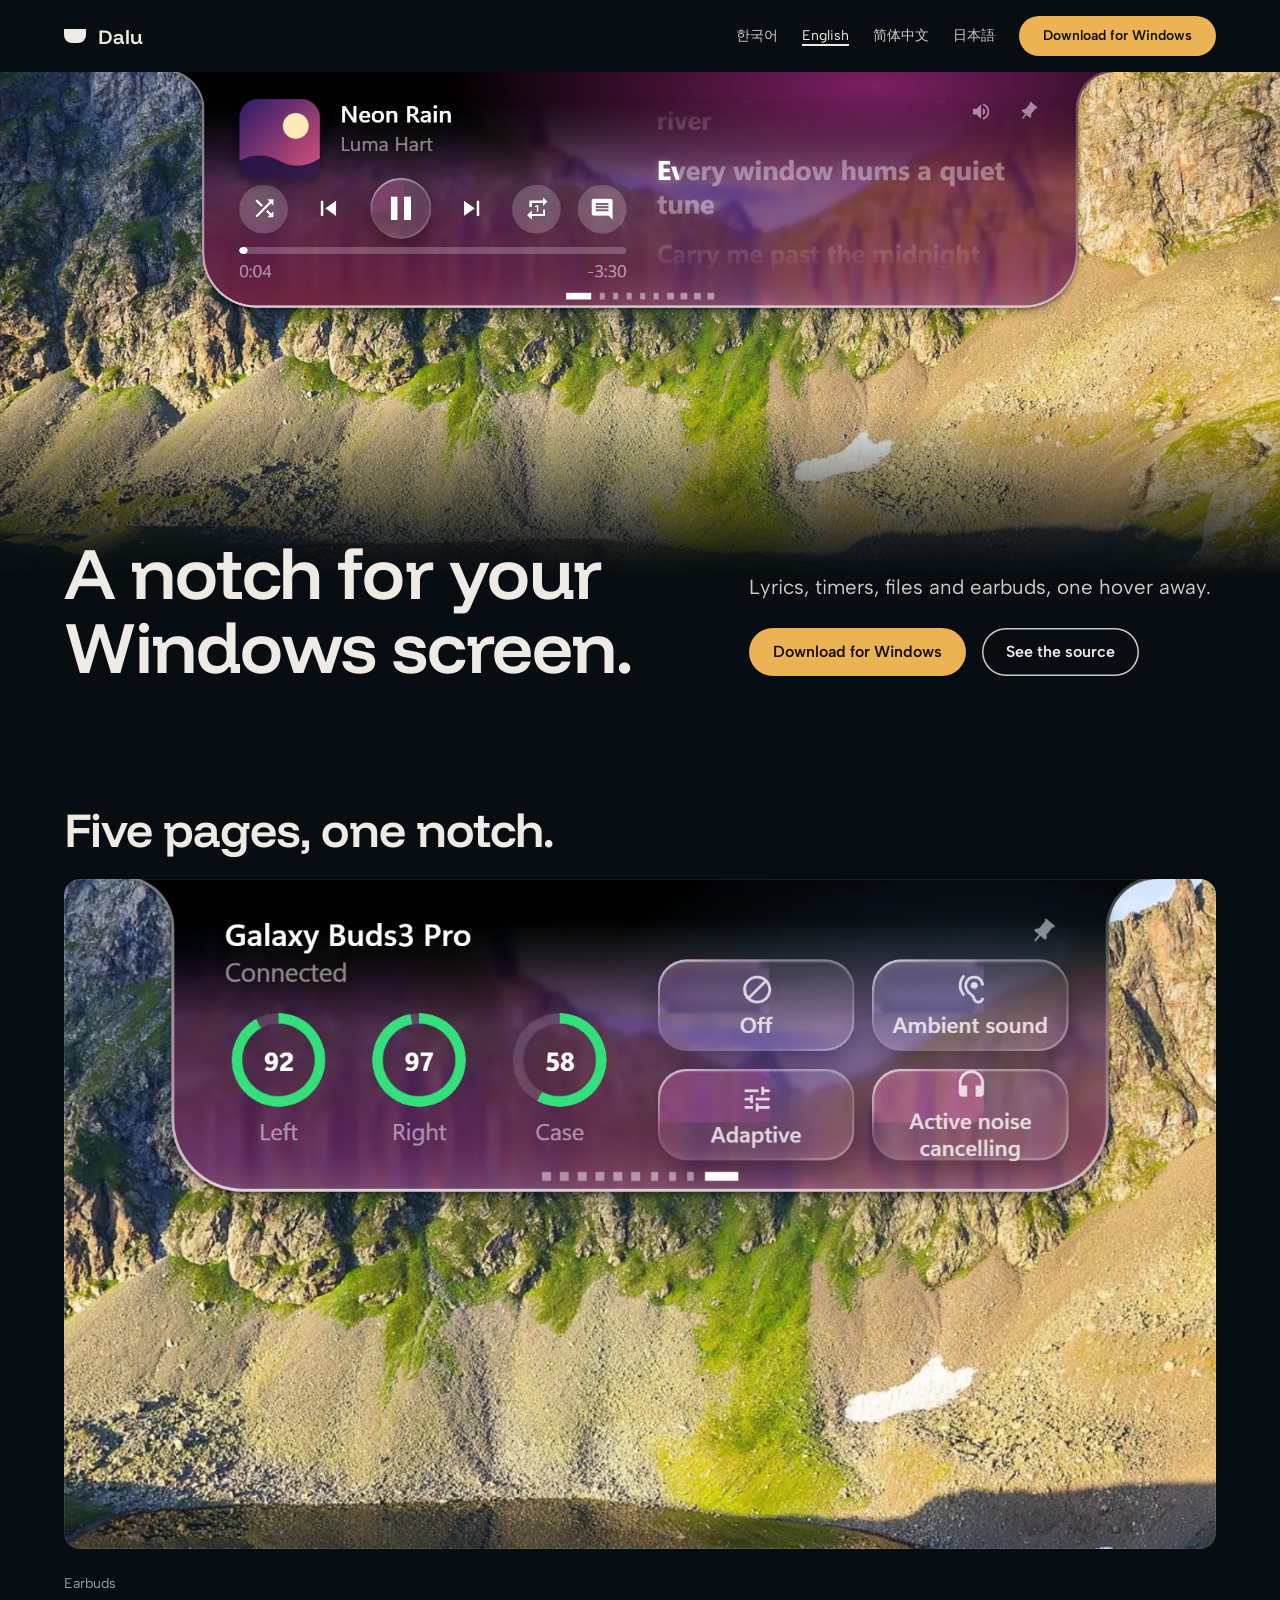
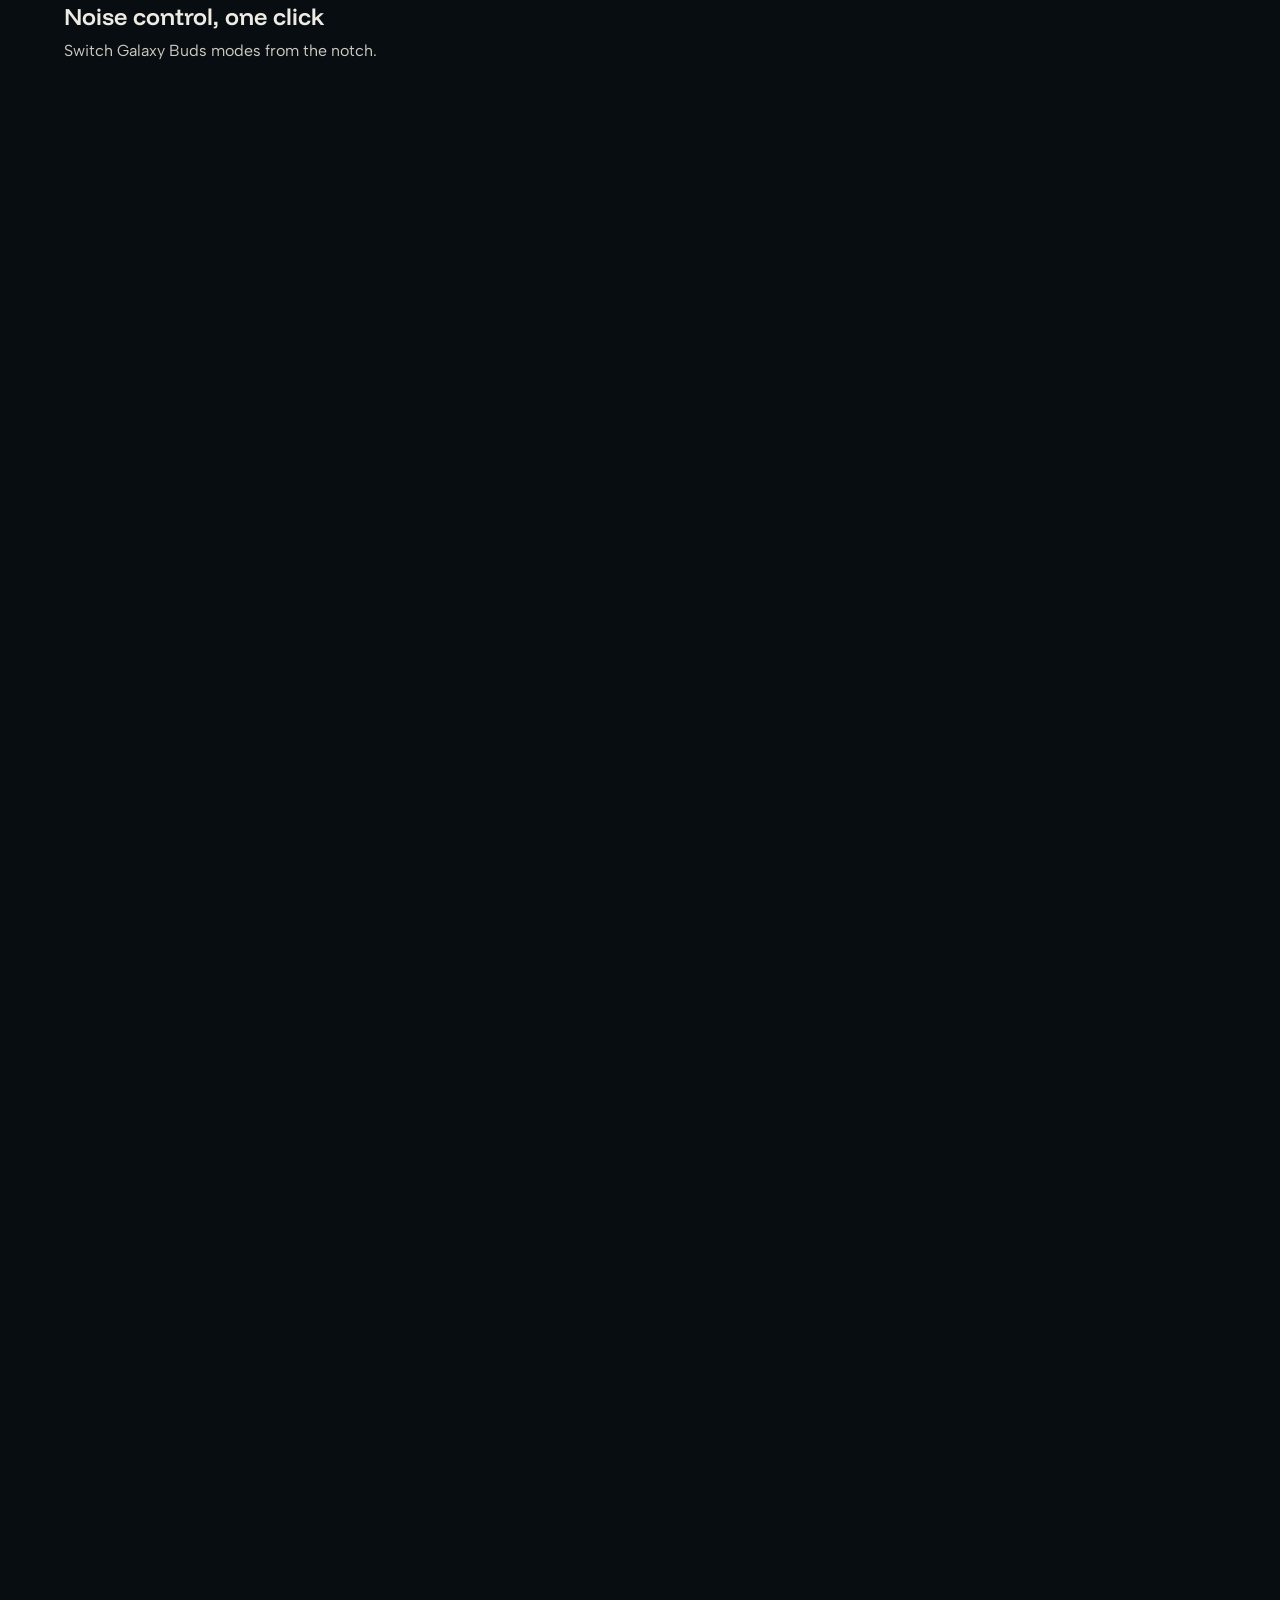
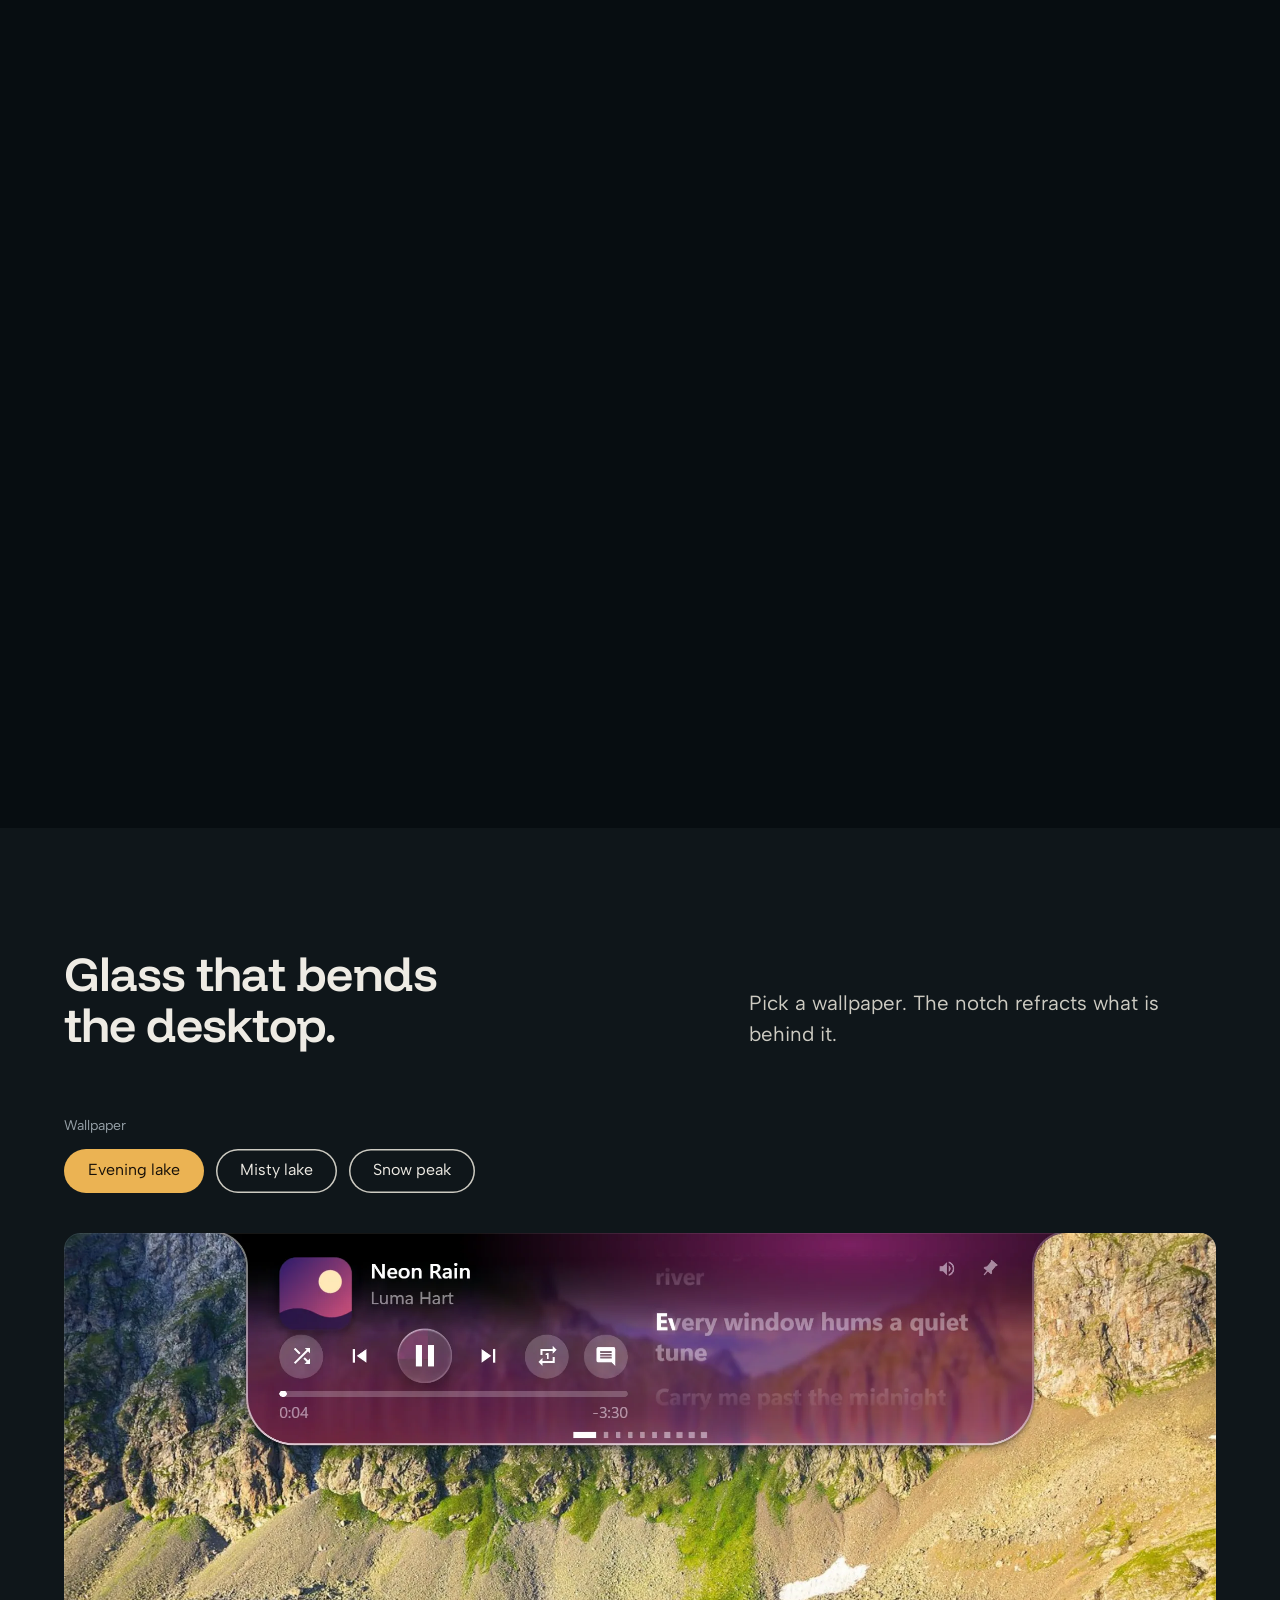
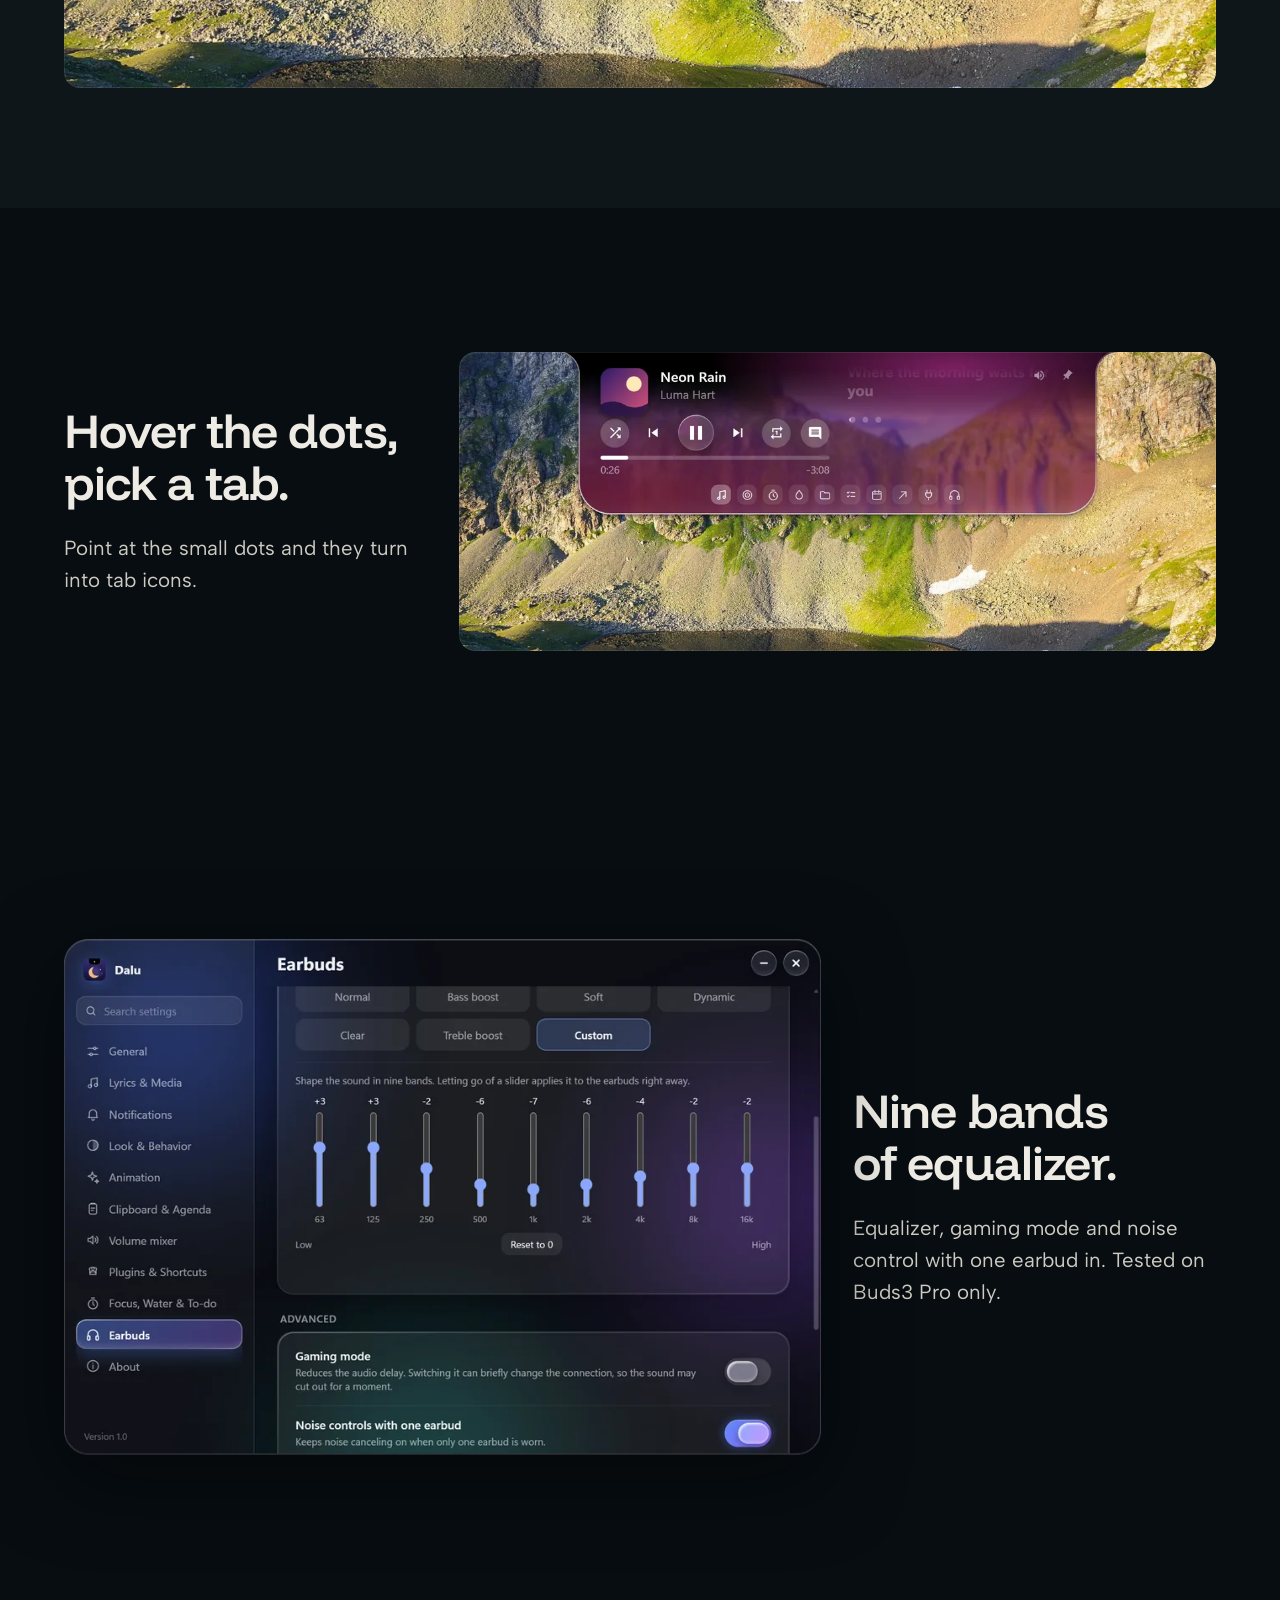
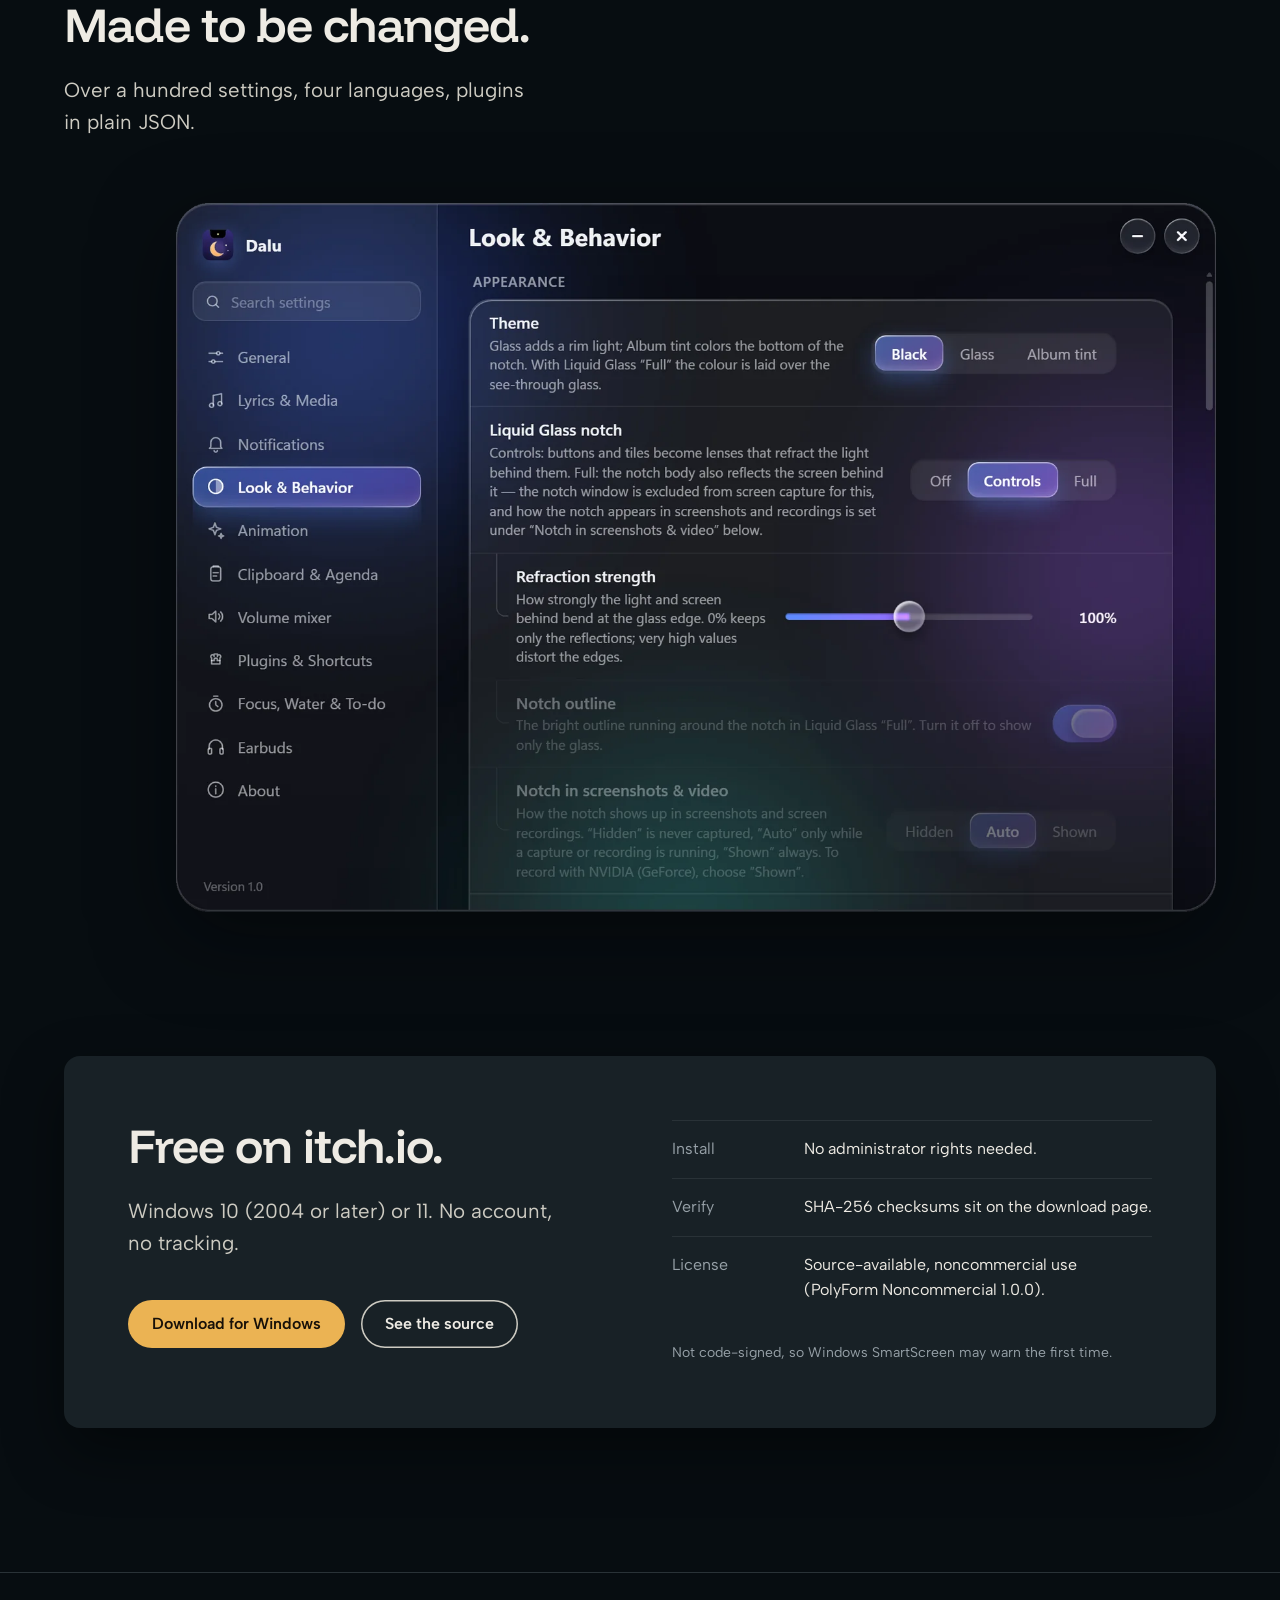
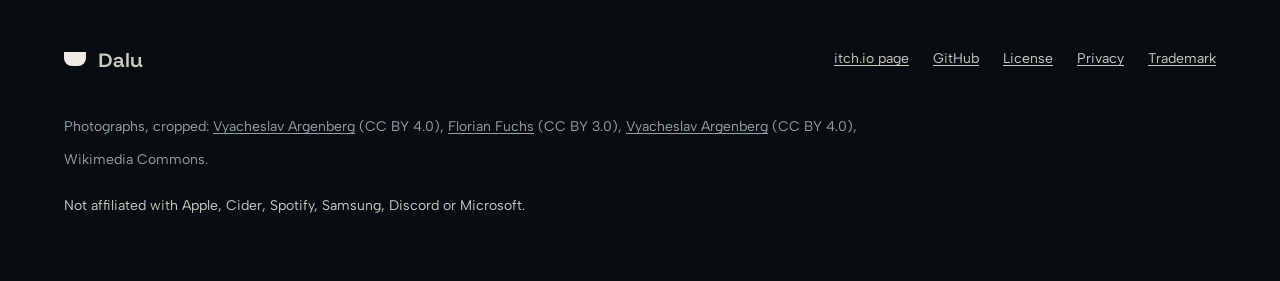
==== docs/index.html @ 8bcbaf3e "Add the Dalu website (docs/) and its generator (site_src/) Four static language pages (ko, en, zh, j" ====
<!doctype html>
<html lang="en">
<head>
<meta charset="utf-8"><meta name="viewport" content="width=device-width, initial-scale=1">
<title>Dalu</title>
<meta name="description" content="A notch for Windows that opens into synced lyrics, timers, a file shelf and earbud controls when you hover it. Free, no account.">
<meta name="color-scheme" content="dark">
<link rel="canonical" href="https://flirty-bananamilk.github.io/dalu/">
<link rel="alternate" hreflang="ko" href="https://flirty-bananamilk.github.io/dalu/ko/">
<link rel="alternate" hreflang="en" href="https://flirty-bananamilk.github.io/dalu/en/">
<link rel="alternate" hreflang="zh-Hans" href="https://flirty-bananamilk.github.io/dalu/zh/">
<link rel="alternate" hreflang="ja" href="https://flirty-bananamilk.github.io/dalu/ja/">
<link rel="stylesheet" href="assets/site.css">
<script>try { var m = { ko: 'ko', zh: 'zh', ja: 'ja' }[(navigator.language || 'en').slice(0, 2).toLowerCase()] || 'en'; location.replace(m + '/'); } catch (e) {}</script>
</head>
<body>
<main class="container" style="min-height:100svh;display:grid;align-content:center;gap:var(--space-xl)">
  <h1>Dalu</h1>
  <ul class="langs" style="font-size:var(--text-lg)"><li><a href="ko/" hreflang="ko" lang="ko">한국어</a></li><li><a href="en/" hreflang="en" lang="en">English</a></li><li><a href="zh/" hreflang="zh-Hans" lang="zh-Hans">简体中文</a></li><li><a href="ja/" hreflang="ja" lang="ja">日本語</a></li></ul>
</main>
</body>
</html>
---- docs/assets/site.css ----
/* Hallmark · shape: Pinned chapter under a wallpaper hero · genre: atmospheric · theme: custom · job: try · idea: "The page is the desktop: the real notch sits on a real wallpaper and the scroll plays its five pages." · vibe: "quiet slate, evening light, glass"
 * paper: oklch(15.5% 0.012 235) · accent: oklch(80% 0.13 78) · display: Funnel Display · body: Albert Sans · hero: the captured notch on a wallpaper, faded into the page, headline and download below · nav: two glass chips over the hero, wordmark left, languages and one action right · footer: ruled strip, wordmark, links, photo credits · imagery: screenshots 40 (rendered from the app's own UI with sample data), photographs 3 library · signature: the notch refracting a wallpaper the visitor picks
 * axes: dark/geometric-sans/warm · posture: restrained · contrast: pass · fold: pass · v2.0.0 */
/* Hallmark · pre-emit critique: P4 H4 E4 S4 R4 V4 · weakest: S, the hero first read as any desktop-tool page; led with the real notch on a real photograph instead of a feature grid */
/* Hallmark · waive 42 · nav is a wordmark left with languages and one action right, floating as two glass chips · the languages are the nav's real content on a four-language page, so the common bar shape is the honest one */

:root {
  --space-3xs: 2px; --space-2xs: 4px; --space-xs: 8px; --space-sm: 12px; --space-md: 16px; --space-lg: 24px; --space-xl: 40px; --space-2xl: 64px; --space-3xl: 96px; --space-4xl: 144px;
  --text-xs: 0.8125rem; --text-sm: 0.875rem; --text-md: 1rem; --text-lg: 1.25rem; --text-xl: 1.5625rem; --text-2xl: 1.953rem; --text-3xl: 2.441rem;
  --text-display-s: clamp(2.25rem, 4vw + 0.5rem, 3.75rem); --text-display: clamp(2.75rem, 4.4vw + 1rem, 4.75rem);
  --text-section: clamp(2rem, 2.5vw + 1rem, 3.5rem); --text-title: clamp(1.25rem, 0.75vw + 0.875rem, 1.625rem); --text-lead: clamp(1.125rem, 0.35vw + 1rem, 1.375rem);
  --ease-out: cubic-bezier(0.16, 1, 0.3, 1); --ease-in: cubic-bezier(0.7, 0, 0.84, 0); --ease-in-out: cubic-bezier(0.65, 0, 0.35, 1);
  --dur-micro: 120ms; --dur-short: 220ms; --dur-long: 420ms;
  --color-error: oklch(52% 0.19 27); --color-success: oklch(50% 0.12 150);
  --container: 1440px; --gutter: 64px; --gap-columns: 32px; --section-gap-s: 120px; --section-gap: 144px; --section-gap-l: 176px;
  --z-base: 1; --z-raised: 10; --z-dropdown: 100; --z-sticky: 200; --z-sticky-nav: 300; --z-modal: 400; --z-toast: 500; --z-tooltip: 600;
  /* ground: a cool slate, three steps; ink: warm paper white; one accent: the amber of the evening light on the peaks */
  --color-paper: oklch(15.5% 0.012 235); --color-paper-2: oklch(19.5% 0.014 235); --color-paper-3: oklch(24% 0.016 235);
  --color-ink: oklch(94% 0.01 90); --color-ink-2: oklch(84% 0.012 95); --color-muted: oklch(70% 0.015 235);
  --color-rule: oklch(31% 0.015 235);
  --color-accent: oklch(80% 0.13 78); --color-accent-2: oklch(86% 0.11 80); --color-accent-ink: oklch(18% 0.02 70); --color-focus: oklch(86% 0.12 78);
  --font-cjk: system-ui;
  --font-display: "Funnel Display", var(--font-cjk), ui-sans-serif, system-ui, sans-serif;
  --font-body: "Albert Sans", var(--font-cjk), ui-sans-serif, system-ui, sans-serif;
  --font-outlier: var(--font-display);
  --color-shadow: oklch(8% 0.01 235 / 0.5); --radius-card: 16px; --radius-pill: 999px; --rule-hair: 1px; --shadow-card: 0 24px 60px oklch(8% 0.01 235 / 0.45);
  --tracking-display: -0.02em;
}
:root[lang="ko"] { --font-cjk: "Noto Sans KR"; }
:root[lang^="zh"] { --font-cjk: "Noto Sans SC"; }
:root[lang="ja"] { --font-cjk: "Noto Sans JP"; }

*, *::before, *::after { box-sizing: border-box; }
html, body { overflow-x: clip; }
html { scrollbar-color: var(--color-muted) var(--color-paper); scroll-padding-top: var(--space-3xl); }
body { margin: 0; background: var(--color-paper); color: var(--color-ink); font-family: var(--font-body); font-size: var(--text-md); line-height: 1.55; -webkit-font-smoothing: antialiased; caret-color: var(--color-accent); }
::selection { background: color-mix(in oklab, var(--color-accent) 22%, transparent); color: var(--color-ink); }
:focus-visible { outline: 2px solid var(--color-focus); outline-offset: 2px; }
a { color: inherit; text-decoration-thickness: 1px; text-underline-offset: 0.16em; }
h1, h2, h3 { margin: 0; font-family: var(--font-display); font-synthesis: none; overflow-wrap: break-word; min-width: 0; text-wrap: balance; }
p { margin: 0; text-wrap: pretty; }
p:not([class]) { max-width: 65ch; }
img, video { max-width: 100%; height: auto; display: block; }
svg { display: block; }
[hidden] { display: none !important; }
button, input, select, textarea { font: inherit; }
.container { width: 100%; max-width: var(--container); margin-inline: auto; padding-inline: var(--gutter); box-sizing: border-box; }
.num, .figure, td.num { font-variant-numeric: tabular-nums; }
.visually-hidden { position: absolute; width: 1px; height: 1px; overflow: hidden; clip-path: inset(50%); white-space: nowrap; }
[data-slot] { position: relative; overflow: hidden; background: linear-gradient(160deg, var(--color-paper-2, var(--color-paper)), var(--color-paper-3, var(--color-paper))); }
[data-slot] > img { position: absolute; inset: 0; width: 100%; height: 100%; object-fit: cover; z-index: 1; }
[data-slot]:has(> img) > :not(img):not([data-keep]) { display: none !important; }
@media (max-width: 60rem) { :root { --gutter: 24px; --section-gap-s: 80px; --section-gap: 96px; --section-gap-l: 120px; } }
@media (max-width: 40rem) { :root { --gutter: 16px; --section-gap-s: 56px; --section-gap: 72px; --section-gap-l: 96px; --gap-columns: 16px; } }
@media (prefers-reduced-motion: reduce) { *:not(.keep-motion), *:not(.keep-motion)::before, *:not(.keep-motion)::after { animation-duration: 0.01ms !important; animation-iteration-count: 1 !important; transition-duration: 0.01ms !important; scroll-behavior: auto !important; } }

/* ---- page ---- */
html { scroll-behavior: auto; }
body { min-height: 100svh; }
h1, h2, h3 { font-weight: 600; letter-spacing: var(--tracking-display); }
h1 { font-size: var(--text-display); line-height: 1.02; max-width: 20ch; }
h2 { font-size: var(--text-section); line-height: 1.08; max-width: 22ch; }
h3 { font-size: var(--text-title); line-height: 1.2; letter-spacing: 0; }
:lang(ko) h1, :lang(ko) h2, :lang(zh-Hans) h1, :lang(zh-Hans) h2, :lang(ja) h1, :lang(ja) h2 { letter-spacing: 0; line-height: 1.18; }
:lang(ko) h1, :lang(zh-Hans) h1, :lang(ja) h1 { max-width: 14ch; }
:lang(ko) h2, :lang(zh-Hans) h2, :lang(ja) h2 { max-width: 16ch; }
.lead { font-size: var(--text-lead); color: var(--color-ink-2); max-width: 36ch; }
.muted { color: var(--color-muted); }
.skip { position: absolute; left: var(--space-md); top: var(--space-md); z-index: var(--z-modal); padding: var(--space-sm) var(--space-md); background: var(--color-accent); color: var(--color-accent-ink); border-radius: var(--radius-pill); transform: translateY(-300%); }
.skip:focus-visible { transform: none; }

/* buttons: one filled primary, one outlined secondary */
.btn { display: inline-flex; align-items: center; justify-content: center; min-height: 48px; padding: var(--space-sm) var(--space-lg); border-radius: var(--radius-pill); font-weight: 600; font-size: var(--text-md); line-height: 1; text-decoration: none; white-space: nowrap; cursor: pointer; transition: background-color var(--dur-micro) var(--ease-out), color var(--dur-micro) var(--ease-out); }
.btn--primary { background: var(--color-accent); color: var(--color-accent-ink); }
.btn--primary:hover { background: var(--color-accent-2); }
.btn--primary:active { background: var(--color-accent); }
.btn--secondary { background: transparent; color: var(--color-ink); box-shadow: inset 0 0 0 1.5px var(--color-ink-2); }
.btn--secondary:hover { background: var(--color-paper-3); }
.btn--secondary:active { background: var(--color-paper-2); }
.btn[aria-disabled="true"], .btn:disabled { opacity: 0.55; cursor: not-allowed; }
.actions { display: flex; flex-wrap: wrap; gap: var(--space-md); }

/* nav: one plain row above the hero picture, so the notch in the picture stays unobstructed */
.nav { padding-block: var(--space-md); }
.nav__row { display: flex; justify-content: space-between; align-items: center; gap: var(--space-md); }
.chip-bar { display: flex; align-items: center; gap: var(--space-md); }
.wordmark { display: inline-flex; align-items: center; gap: var(--space-sm); font-family: var(--font-outlier); font-weight: 600; font-size: var(--text-lg); text-decoration: none; min-height: 40px; }
.wordmark svg { color: var(--color-ink); }
.langs { display: flex; gap: var(--space-xs); list-style: none; margin: 0; padding: 0; font-size: var(--text-sm); }
.langs a { display: inline-flex; align-items: center; min-height: 40px; padding-inline: var(--space-xs); border-radius: var(--radius-pill); color: var(--color-ink-2); text-decoration: none; }
.langs a:hover { color: var(--color-ink); background: var(--color-paper-3); }
.langs a[aria-current="page"] { color: var(--color-ink); text-decoration: underline; text-decoration-thickness: 2px; text-underline-offset: 0.3em; }
.chip-bar .btn { min-height: 40px; padding-block: var(--space-xs); font-size: var(--text-sm); }

/* hero: the real notch on a real wallpaper, fading into the page */
.hero { position: relative; }
.hero__shot { margin: 0; }
.hero__shot img { width: 100%; aspect-ratio: 2280 / 900; max-height: 56svh; object-fit: cover; object-position: 50% 0; -webkit-mask-image: linear-gradient(to bottom, var(--color-paper) 66%, transparent); mask-image: linear-gradient(to bottom, var(--color-paper) 66%, transparent); }
.hero__text { display: grid; grid-template-columns: minmax(0, 7fr) minmax(0, 5fr); gap: var(--gap-columns); align-items: end; margin-top: calc(var(--space-xl) * -1); padding-bottom: var(--section-gap-s); position: relative; z-index: var(--z-raised); }
.hero__side { display: grid; gap: var(--space-lg); justify-items: start; padding-bottom: var(--space-xs); }

/* pictures of the product */
.shot { margin: 0; }
.shot img { width: 100%; height: auto; border-radius: var(--radius-card); outline: 1px solid color-mix(in oklab, var(--color-ink) 9%, transparent); outline-offset: -1px; }

/* chapter: five pages of the notch, one after another (pinned when scroll timelines are supported) */
.chapter { padding-block: 0 var(--section-gap); }
.chapter__head { display: grid; gap: var(--space-md); margin-bottom: var(--space-2xl); }
.pages { list-style: none; margin: 0; padding: 0; display: grid; gap: var(--space-3xl); }
.pg { display: grid; gap: var(--space-lg); }
.pg__text { display: grid; gap: var(--space-xs); max-width: 52ch; }
.pg__name { color: var(--color-muted); font-size: var(--text-sm); }
.pg p { color: var(--color-ink-2); }
.pg img { aspect-ratio: 2280 / 900; object-fit: cover; object-position: 50% 0; }
@media (max-width: 40rem) { .pg img, .glass__stage img { aspect-ratio: 2 / 1; } }

/* glass: the visitor picks the wallpaper */
.glass { background: var(--color-paper-2); padding-block: var(--section-gap-s); }
.glass__grid { display: grid; grid-template-columns: minmax(0, 7fr) minmax(0, 5fr); gap: var(--gap-columns); align-items: end; margin-bottom: var(--space-2xl); }
.glass__grid .lead { justify-self: end; }
.glass fieldset { margin: 0; padding: 0; border: 0; min-width: 0; display: flex; flex-wrap: wrap; gap: var(--space-sm); margin-bottom: var(--space-xl); }
.glass legend { padding: 0; margin-bottom: var(--space-sm); color: var(--color-muted); font-size: var(--text-sm); }
.chip { position: relative; display: inline-flex; align-items: center; min-height: 44px; padding-inline: var(--space-lg); border-radius: var(--radius-pill); box-shadow: inset 0 0 0 1.5px var(--color-ink-2); cursor: pointer; transition: background-color var(--dur-micro) var(--ease-out), color var(--dur-micro) var(--ease-out); }
.chip input { position: absolute; inset: 0; opacity: 0; margin: 0; cursor: pointer; }
.chip:hover { background: var(--color-paper-3); }
.chip:has(input:checked) { background: var(--color-accent); color: var(--color-accent-ink); box-shadow: none; }
.chip:has(input:focus-visible) { outline: 2px solid var(--color-focus); outline-offset: 3px; }
.glass__stage { display: grid; }
.glass__stage img { grid-area: 1 / 1; opacity: 0; transition: opacity var(--dur-long) var(--ease-out); }
.glass__stage img:first-child { opacity: 1; }
.glass:has(#wp-b:checked) .glass__stage img, .glass:has(#wp-c:checked) .glass__stage img { opacity: 0; }
.glass:has(#wp-b:checked) .glass__stage img[data-wp="b"], .glass:has(#wp-c:checked) .glass__stage img[data-wp="c"] { opacity: 1; }

/* dock and earbuds: text beside a picture, set on different sides */
.split { padding-block: var(--section-gap); display: grid; grid-template-columns: repeat(12, minmax(0, 1fr)); gap: var(--gap-columns); align-items: center; }
.split__text { display: grid; gap: var(--space-lg); justify-items: start; }
.split--dock .split__text { grid-column: 1 / span 4; }
.split--dock .shot { grid-column: 5 / span 8; }
.split--buds .shot { grid-column: 1 / span 8; grid-row: 1; }
.split--buds .split__text { grid-column: 9 / span 4; grid-row: 1; }
.shot--window img { outline: 0; border-radius: 0; filter: drop-shadow(0 24px 40px var(--color-shadow)); }

/* settings: a statement, then the window */
.settings { padding-bottom: var(--section-gap); display: grid; gap: var(--space-2xl); }
.settings__head { display: grid; gap: var(--space-lg); max-width: 60ch; }
.settings__head h2 { max-width: 18ch; }
.settings .shot { justify-self: end; width: min(100%, 1040px); }

/* download: a well that holds the action */
.get { padding-bottom: var(--section-gap); }
.get__well { background: var(--color-paper-3); border-radius: var(--radius-card); padding: var(--space-2xl); display: grid; grid-template-columns: minmax(0, 6fr) minmax(0, 6fr); gap: var(--space-2xl); box-shadow: var(--shadow-card); }
.get__well h2 { margin-bottom: var(--space-lg); }
.get__side { display: grid; gap: var(--space-lg); align-content: start; }
.facts { margin: 0; display: grid; }
.facts div { display: grid; grid-template-columns: minmax(7rem, 1fr) minmax(0, 3fr); gap: var(--space-md); padding-block: var(--space-md); border-top: var(--rule-hair) solid var(--color-rule); }
.facts dt { color: var(--color-muted); }
.facts dd { margin: 0; }
.note { color: var(--color-muted); font-size: var(--text-sm); max-width: 52ch; }

/* footer */
.foot { border-top: var(--rule-hair) solid var(--color-rule); padding-block: var(--space-2xl); display: grid; gap: var(--space-lg); font-size: var(--text-sm); color: var(--color-ink-2); }
.foot__row { display: flex; flex-wrap: wrap; justify-content: space-between; gap: var(--space-lg); align-items: center; }
.foot ul { list-style: none; margin: 0; padding: 0; display: flex; flex-wrap: wrap; gap: var(--space-lg); }
.foot a { display: inline-flex; align-items: center; min-height: 44px; }
.foot [data-credits] { color: var(--color-muted); max-width: 90ch; }

@media (max-width: 60rem) {
  .glass__grid { grid-template-columns: minmax(0, 1fr); }
  .glass__grid .lead { justify-self: start; }
  .split { grid-template-columns: minmax(0, 1fr); }
  .split--dock .split__text, .split--dock .shot, .split--buds .shot, .split--buds .split__text { grid-column: 1; grid-row: auto; }
  .get__well { grid-template-columns: minmax(0, 1fr); padding: var(--space-xl); }
  .hero__shot img { max-height: 40svh; }
  .hero__text { grid-template-columns: minmax(0, 1fr); }
}
@media (max-width: 40rem) {
  .nav__row { flex-direction: column; align-items: flex-start; }
  .chip-bar .btn { display: none; }
  .hero__shot img { aspect-ratio: 2 / 1; max-height: none; }
  .hero__text { margin-top: calc(var(--space-lg) * -1); }
  .facts div { grid-template-columns: minmax(0, 1fr); gap: var(--space-2xs); }
}
:lang(ko) { word-break: keep-all; }
:lang(zh-Hans), :lang(ja) { line-break: strict; }
:lang(zh-Hans) :is(h1, h2, h3), :lang(ja) :is(h1, h2, h3) { word-break: keep-all; }
:lang(zh-Hans) h1, :lang(ja) h1 { font-size: calc(var(--text-display) * 0.84); max-width: none; }
:lang(zh-Hans) h2, :lang(ja) h2 { max-width: none; }

/* chapter, pinned: only where scroll timelines exist and motion is welcome; everywhere else the five pages simply stack */
@supports (animation-timeline: view()) {
  @media (prefers-reduced-motion: no-preference) and (min-width: 60rem) {
    .chapter__track { min-height: 520svh; view-timeline: --chapter block; }
    .chapter__stage { position: sticky; top: var(--space-md); height: calc(100svh - var(--space-xl)); display: grid; grid-template-rows: auto minmax(0, 1fr); gap: var(--space-lg); overflow: clip; }
    .chapter__head { margin-bottom: 0; grid-template-columns: auto auto; justify-content: space-between; align-items: end; }
    .chapter__head h2 { max-width: none; }
    .pages { grid-template: minmax(0, 1fr) / minmax(0, 1fr); gap: 0; min-height: 0; }
    .pg { grid-area: 1 / 1; grid-template-rows: minmax(0, 1fr) auto; min-height: 0; animation-timeline: --chapter; animation-fill-mode: both; animation-timing-function: linear; animation-duration: 1ms; }
    .pg img { height: 100%; aspect-ratio: auto; min-height: 0; }
    .pg:nth-child(1) { animation-name: pg-first; animation-range: cover 0% cover 32.18%; }
    .pg:nth-child(2) { animation-name: pg-mid; animation-range: cover 27.18% cover 45.73%; }
    .pg:nth-child(3) { animation-name: pg-mid; animation-range: cover 40.73% cover 59.27%; }
    .pg:nth-child(4) { animation-name: pg-mid; animation-range: cover 54.27% cover 72.82%; }
    .pg:nth-child(5) { animation-name: pg-last; animation-range: cover 67.82% cover 100%; }
    @keyframes pg-first { 0%, 92.23% { opacity: 1; } 100% { opacity: 0; } }
    @keyframes pg-mid { 0%, 0.01% { opacity: 0; } 13.48%, 86.52% { opacity: 1; } 100% { opacity: 0; } }
    @keyframes pg-last { 0% { opacity: 0; } 7.77%, 100% { opacity: 1; } }
  }
}
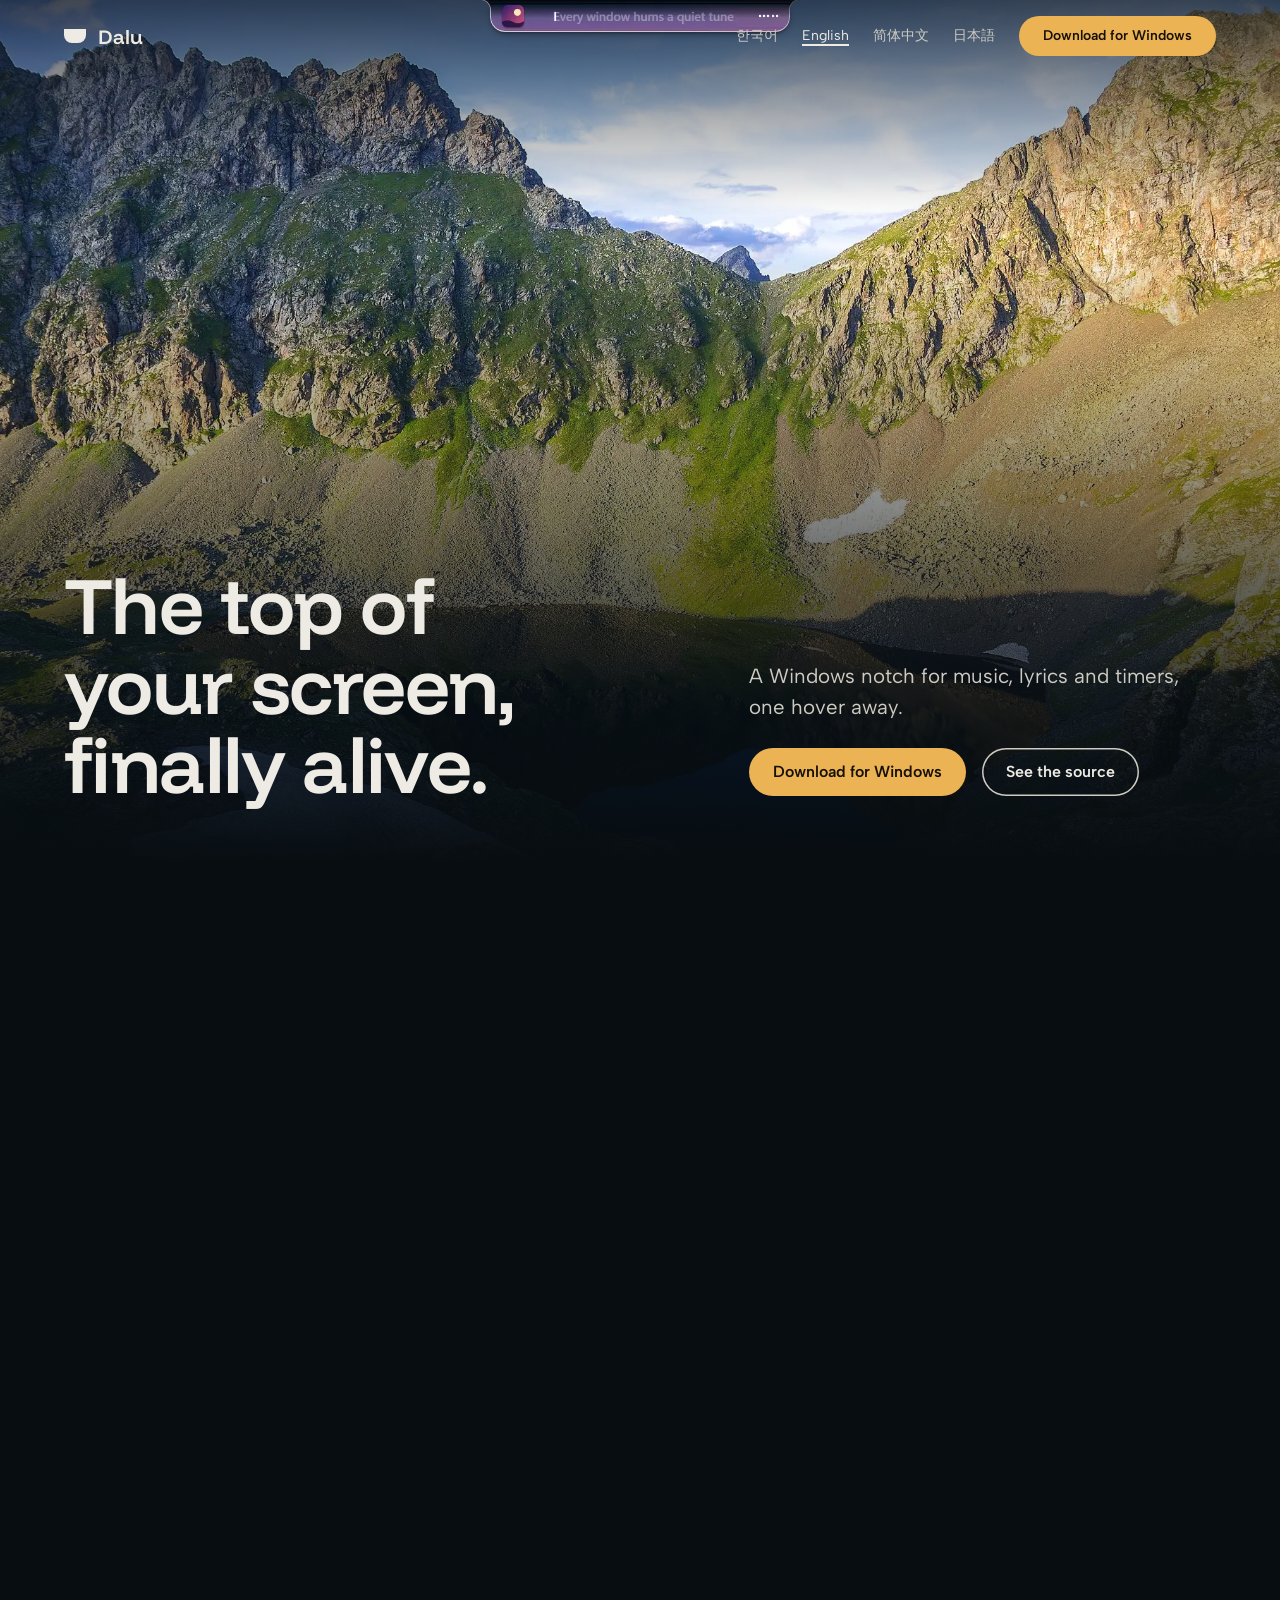
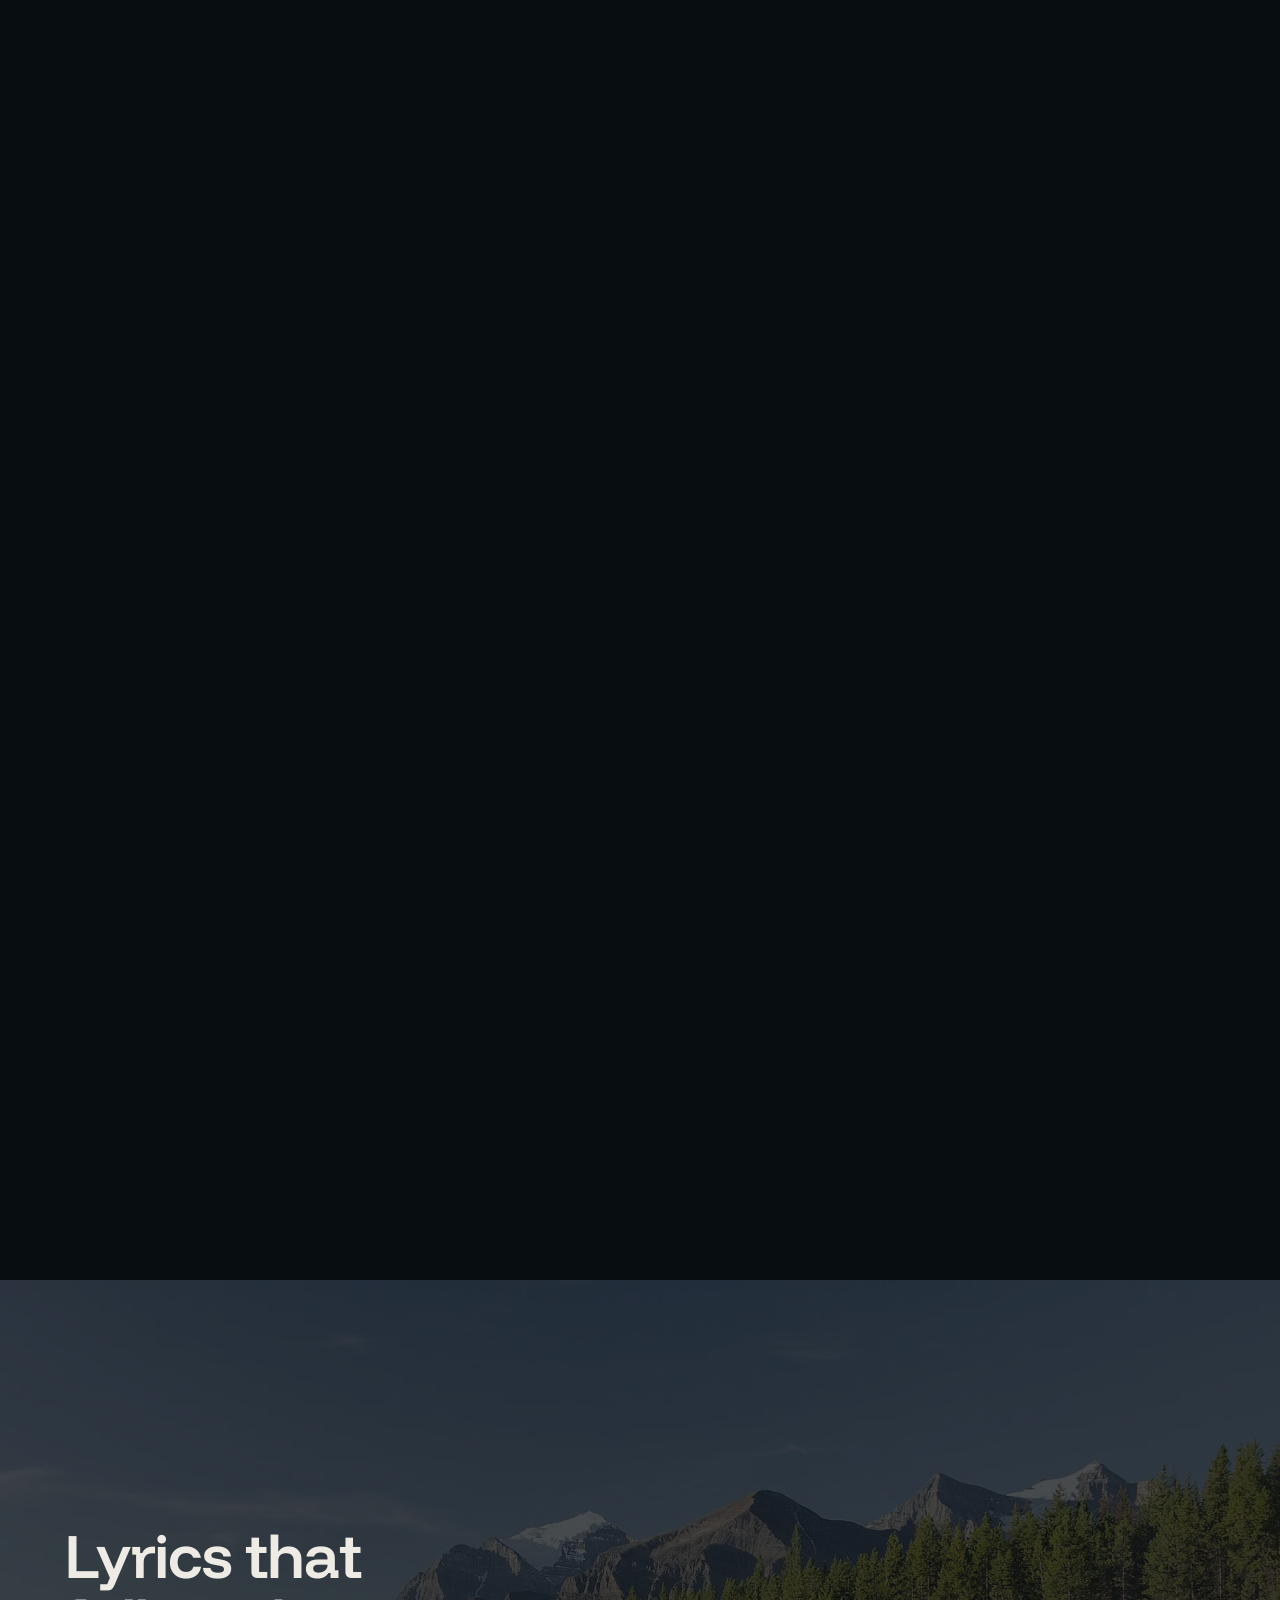
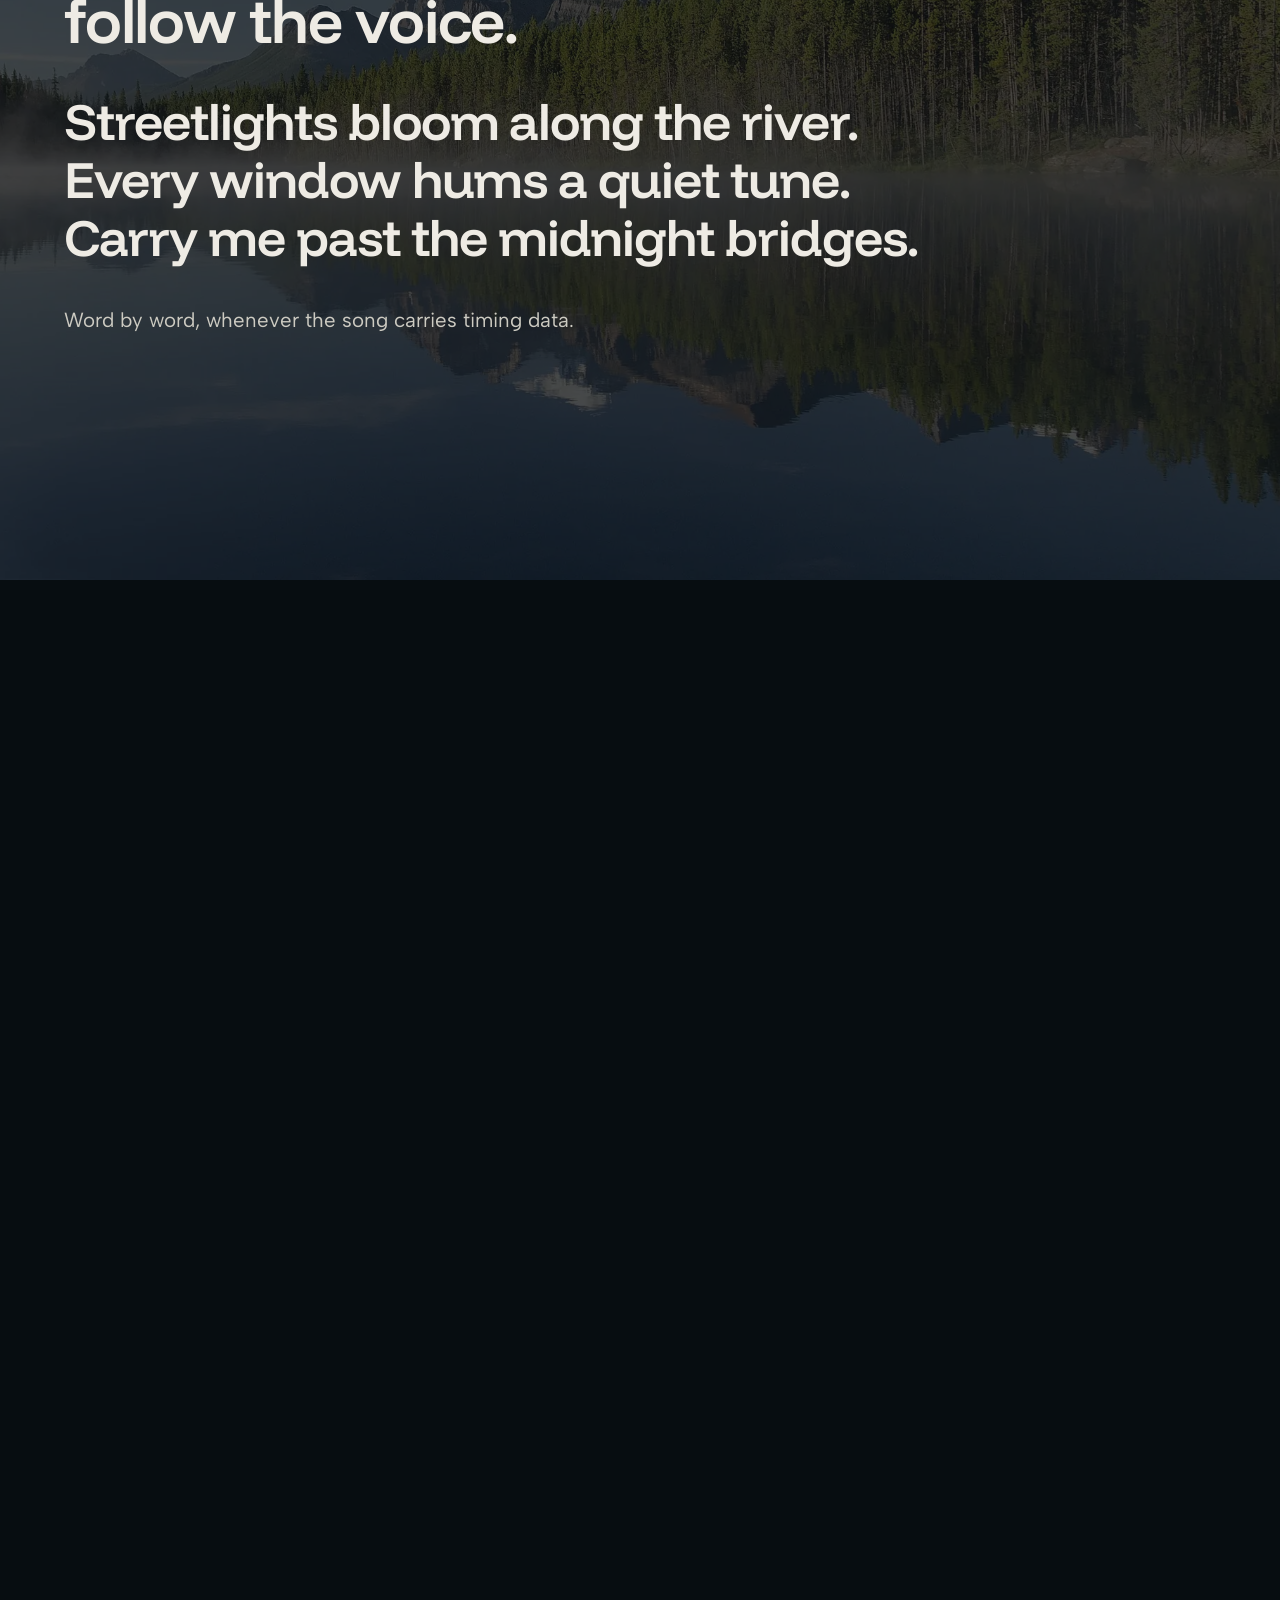
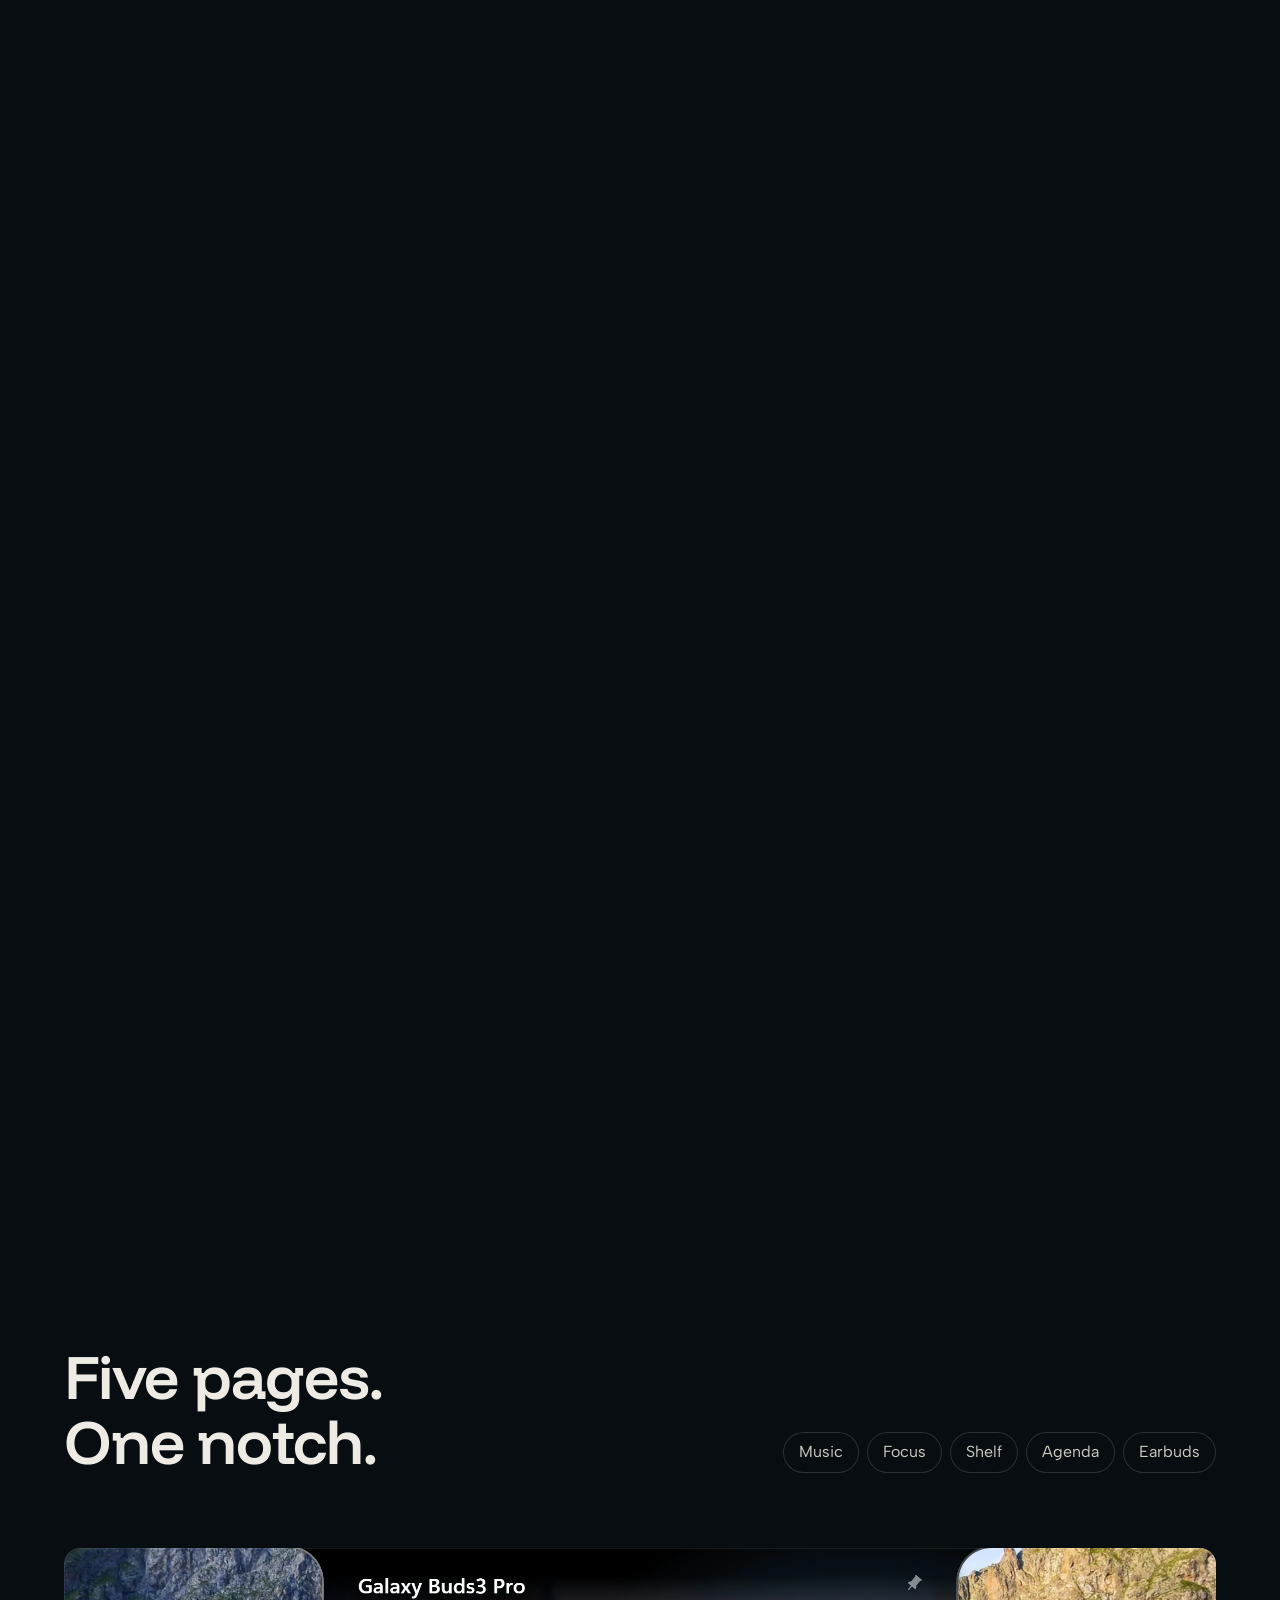
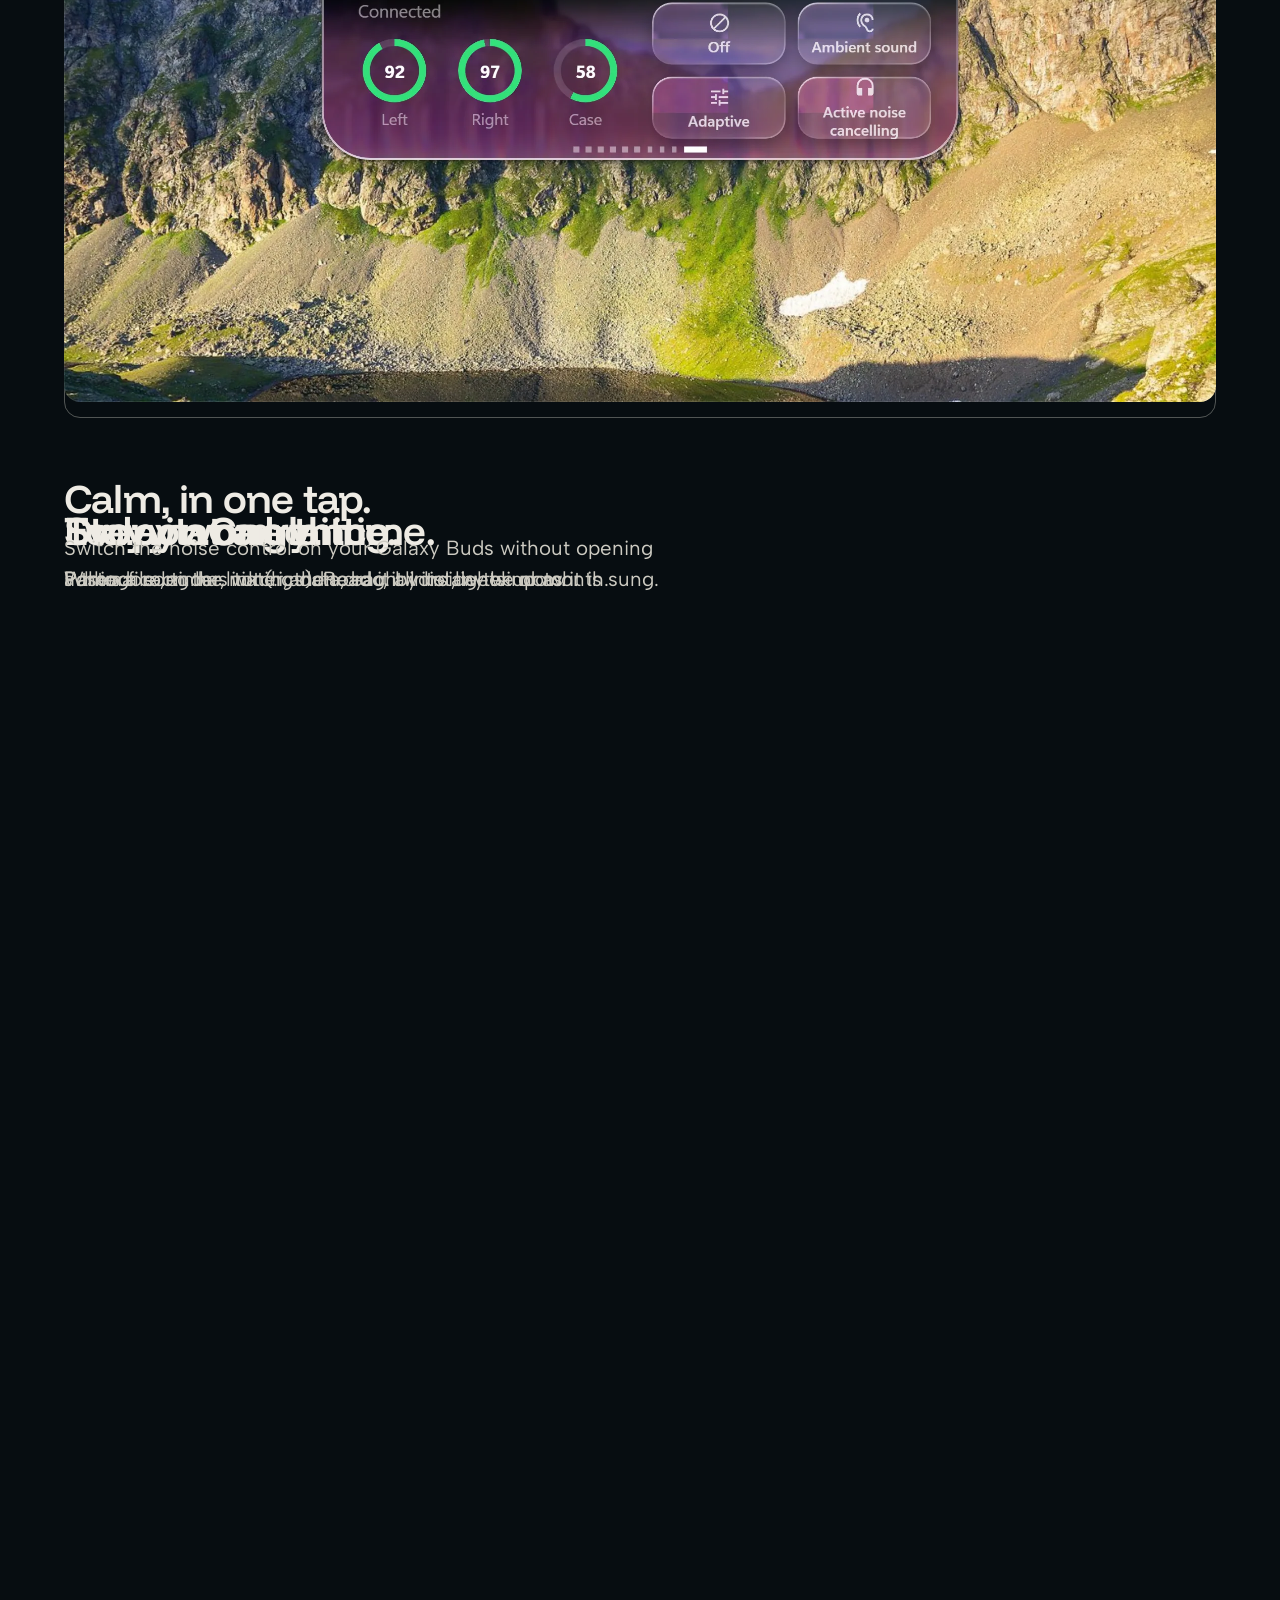
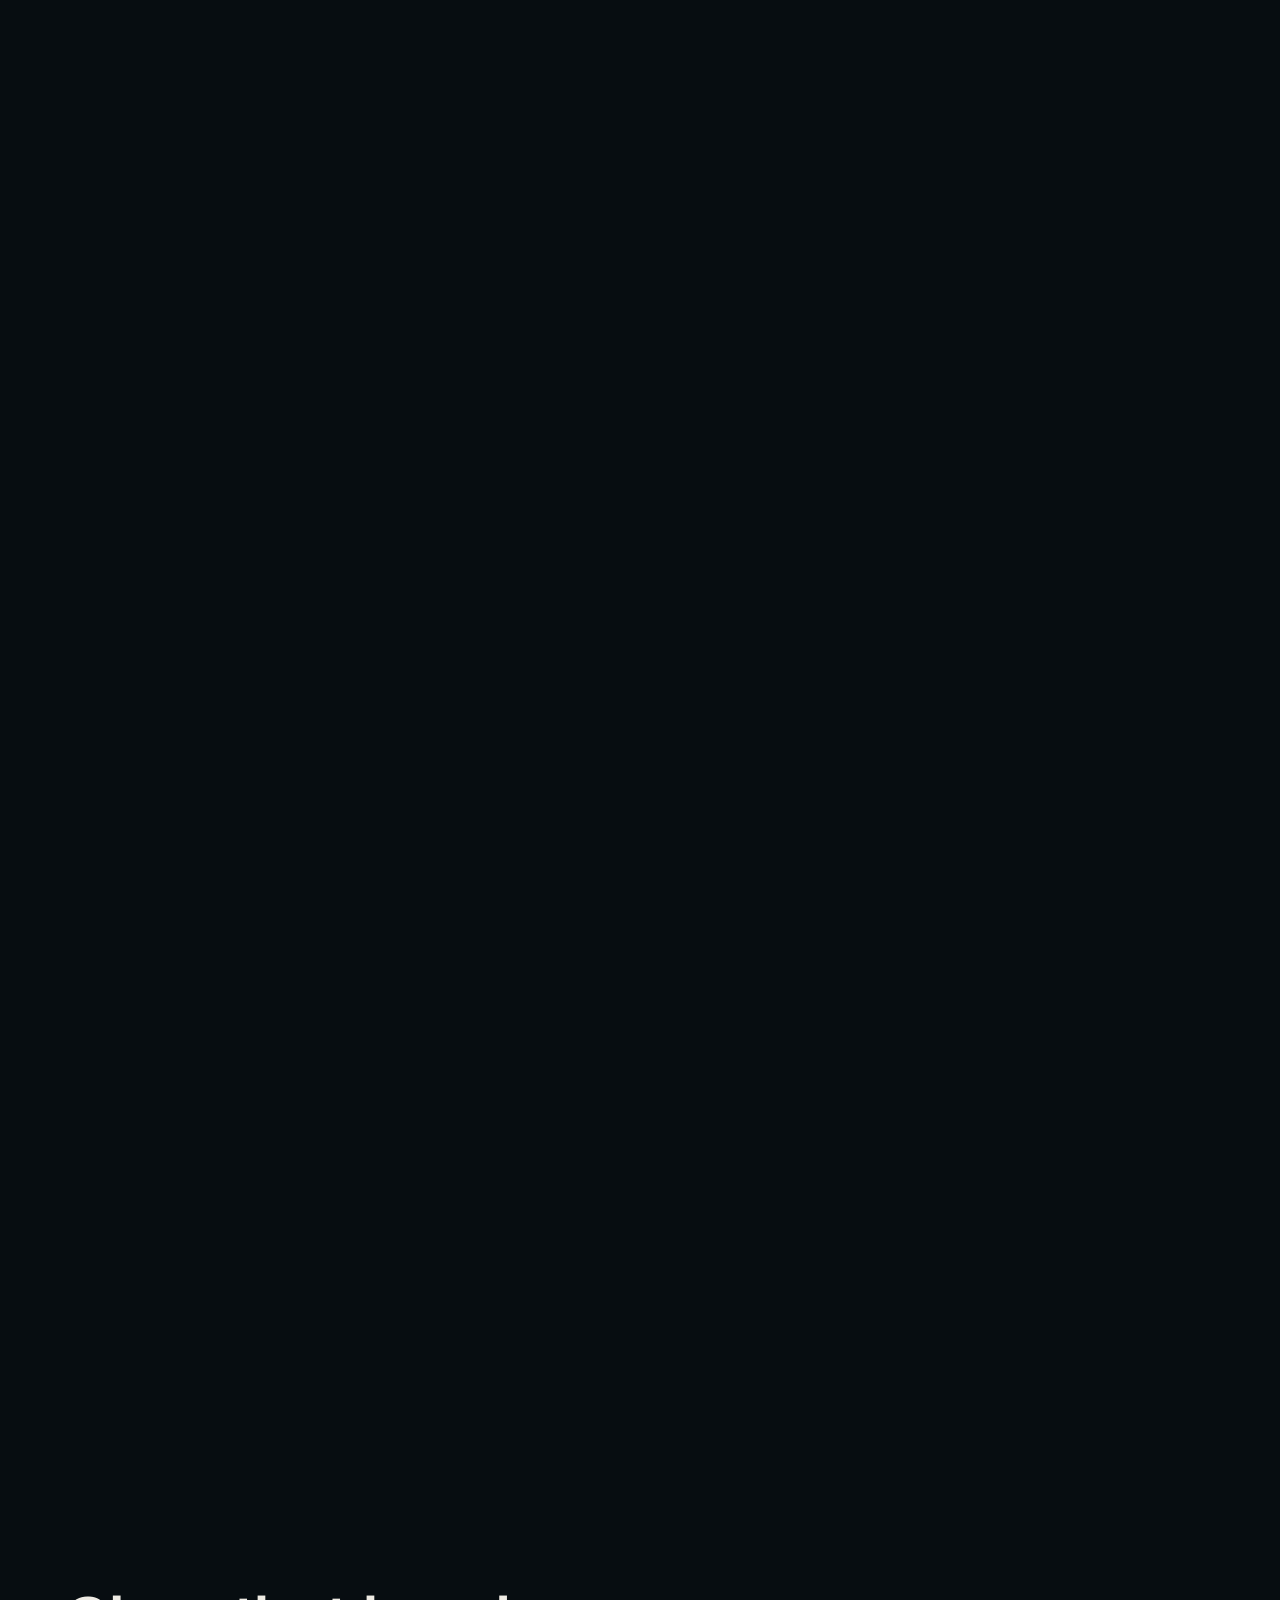
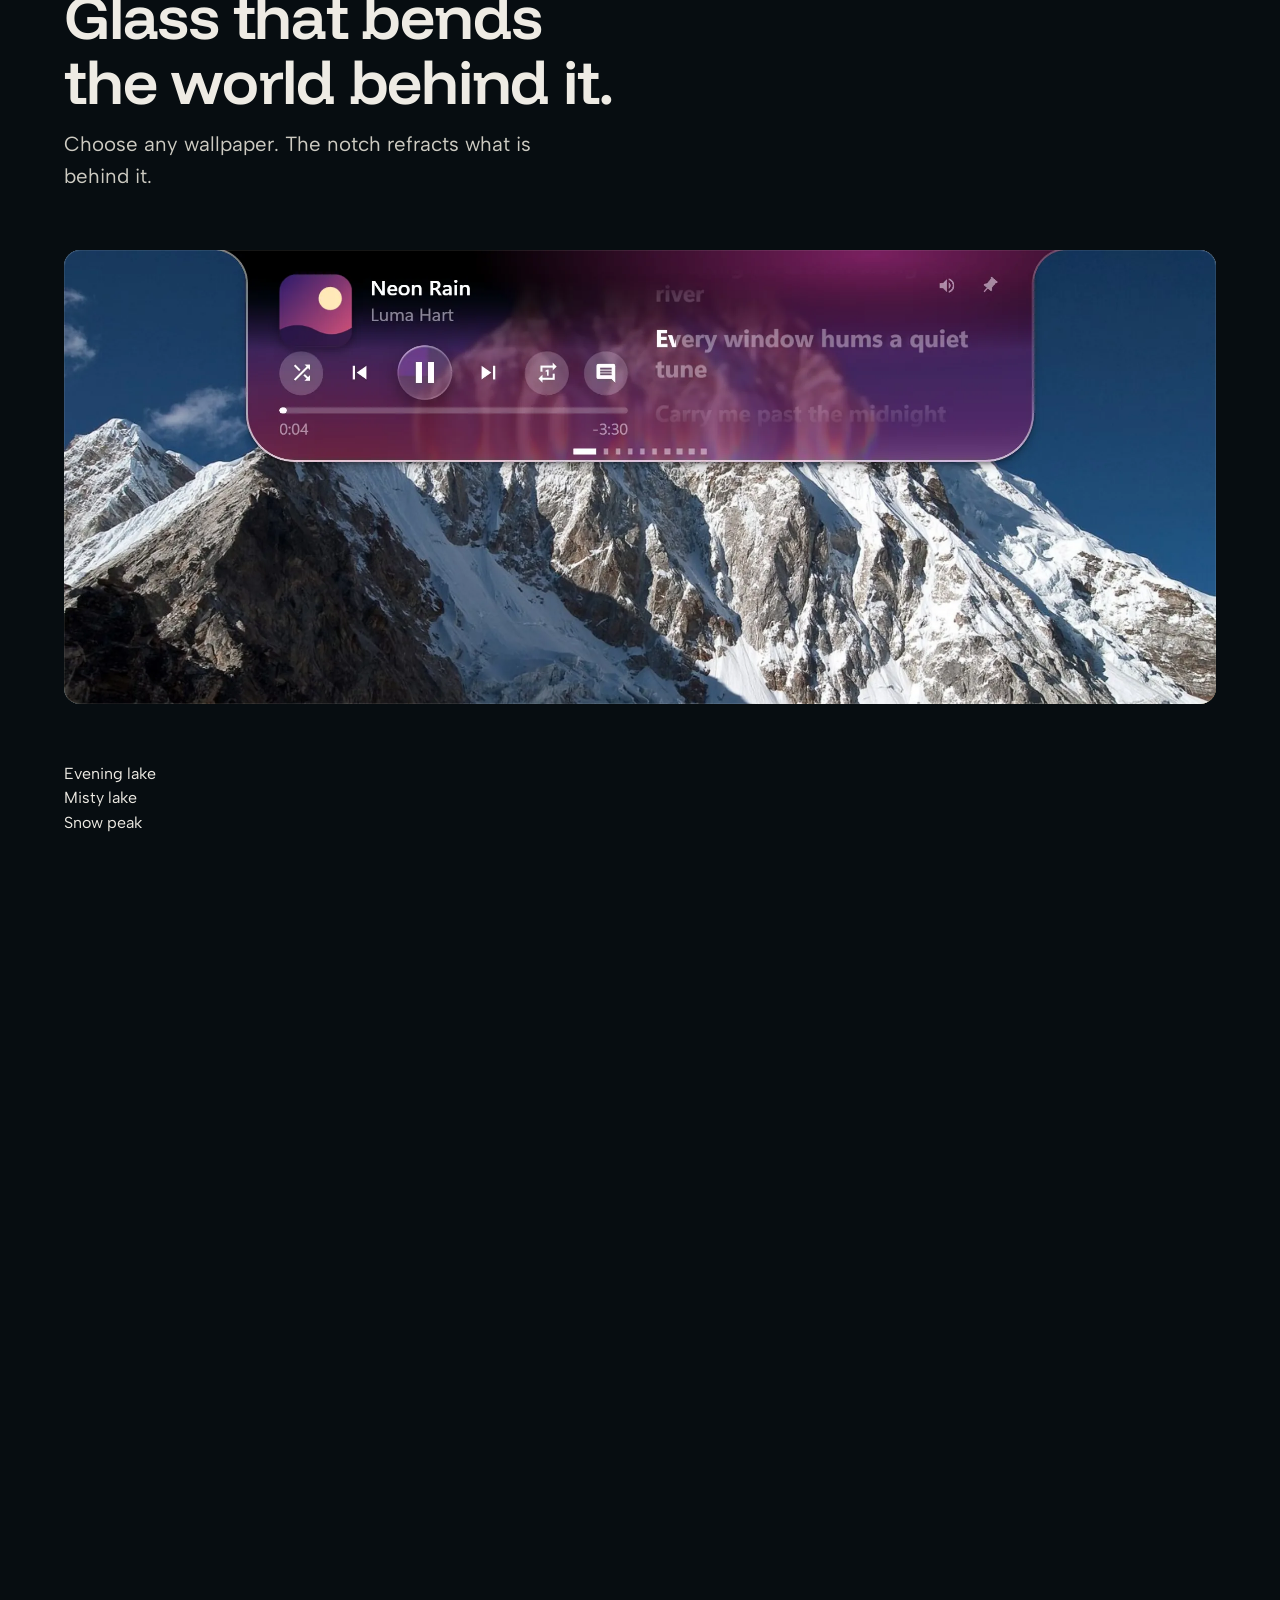
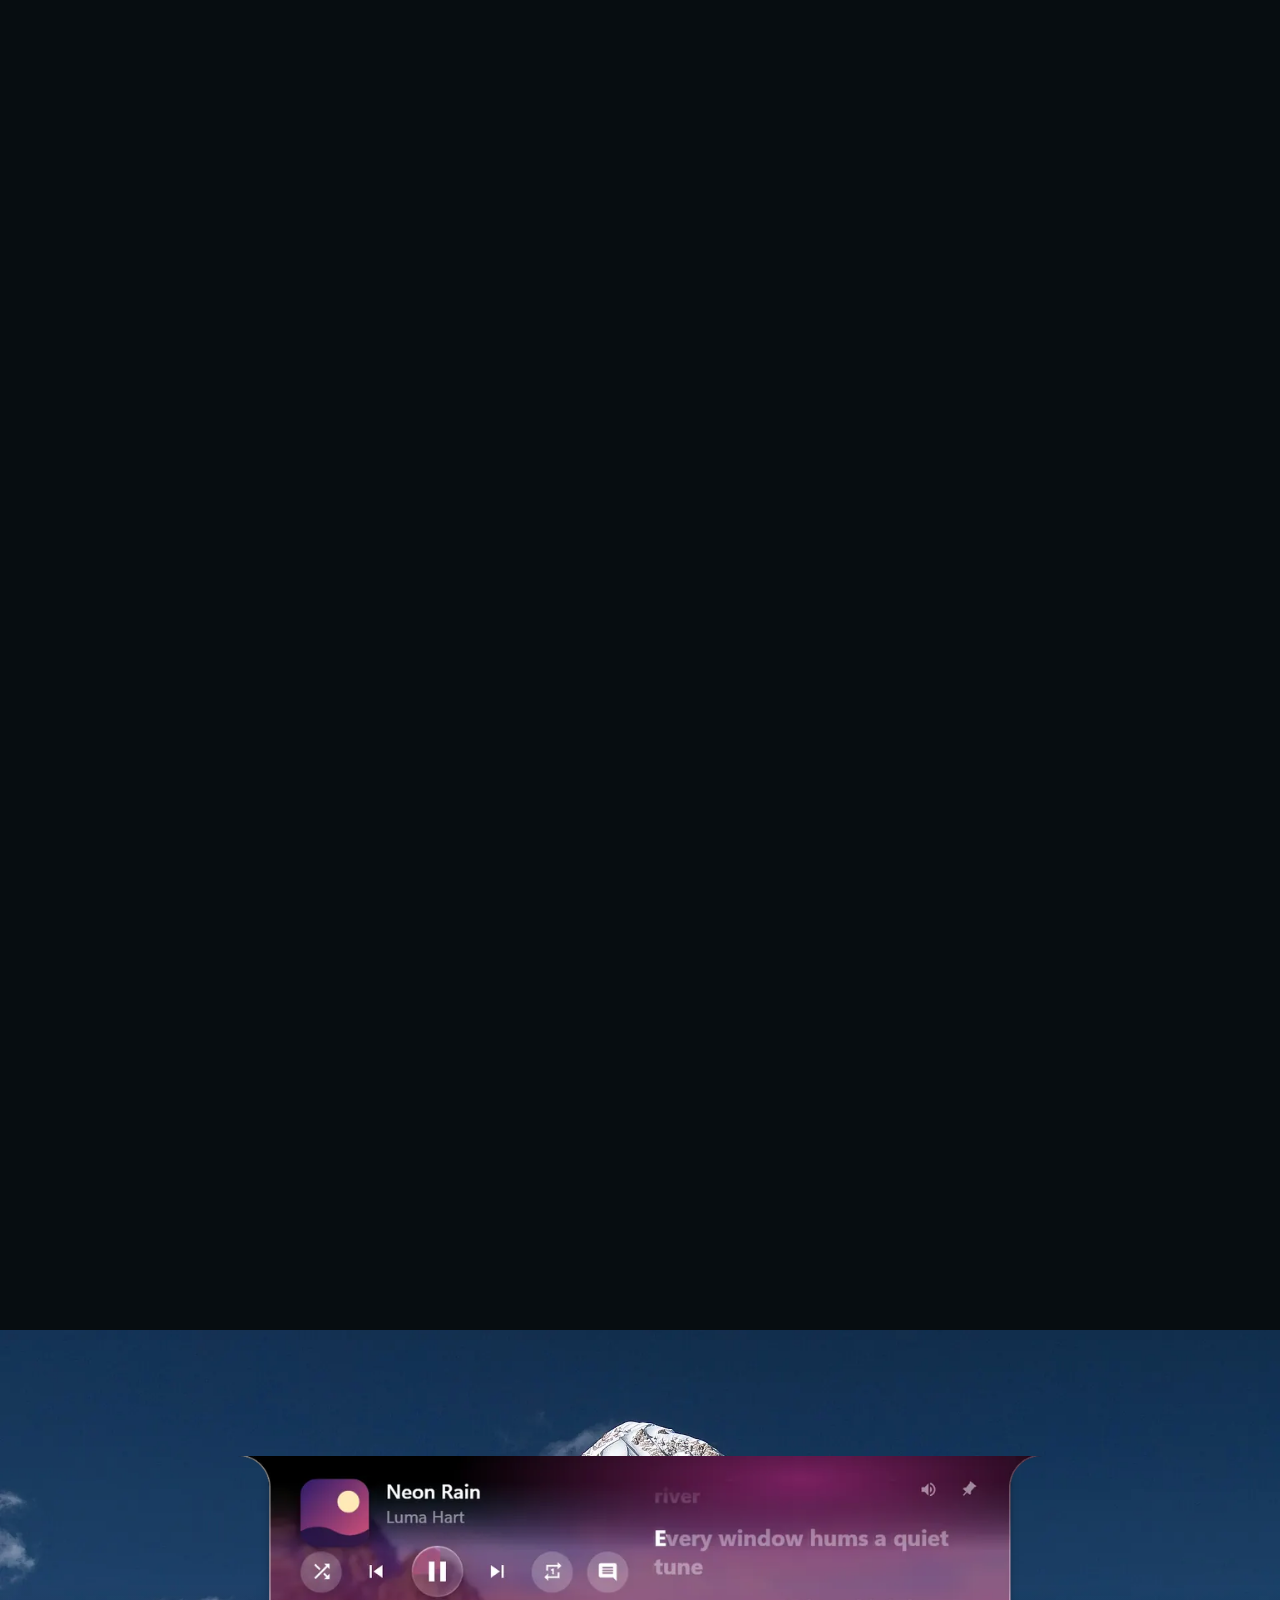
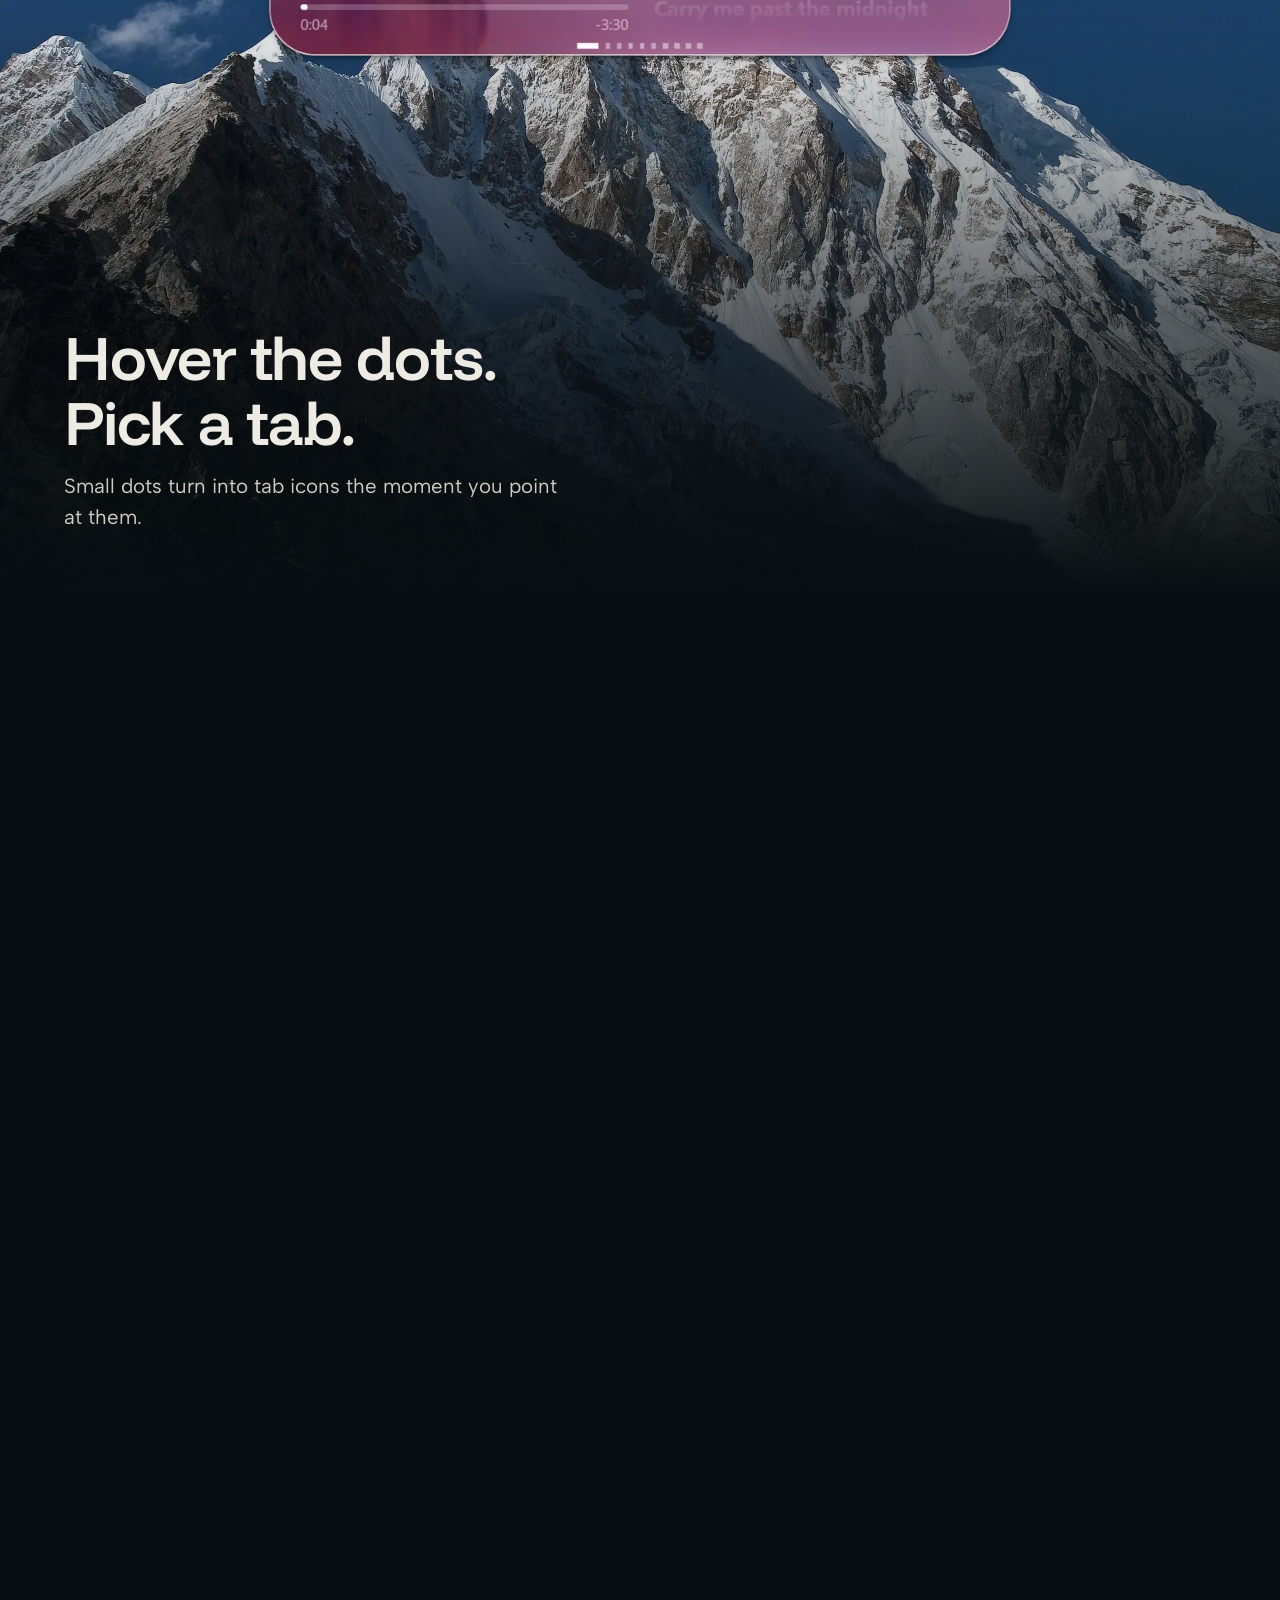
==== commit 9baaab52: "Redesign the website around scroll-driven scenes New copy in four languages and five pinned scenes: " ====
--- a/docs/index.html
+++ b/docs/index.html
@@ -3,7 +3,7 @@
 <head>
 <meta charset="utf-8"><meta name="viewport" content="width=device-width, initial-scale=1">
 <title>Dalu</title>
-<meta name="description" content="A notch for Windows that opens into synced lyrics, timers, a file shelf and earbud controls when you hover it. Free, no account.">
+<meta name="description" content="Dalu is a notch for Windows. Music, synced lyrics, timers, files and earbud controls open with one hover. Free, no account.">
 <meta name="color-scheme" content="dark">
 <link rel="canonical" href="https://flirty-bananamilk.github.io/dalu/">
 <link rel="alternate" hreflang="ko" href="https://flirty-bananamilk.github.io/dalu/ko/">
--- a/docs/assets/site.css
+++ b/docs/assets/site.css
@@ -1,8 +1,10 @@
-/* Hallmark · shape: Pinned chapter under a wallpaper hero · genre: atmospheric · theme: custom · job: try · idea: "The page is the desktop: the real notch sits on a real wallpaper and the scroll plays its five pages." · vibe: "quiet slate, evening light, glass"
- * paper: oklch(15.5% 0.012 235) · accent: oklch(80% 0.13 78) · display: Funnel Display · body: Albert Sans · hero: the captured notch on a wallpaper, faded into the page, headline and download below · nav: two glass chips over the hero, wordmark left, languages and one action right · footer: ruled strip, wordmark, links, photo credits · imagery: screenshots 40 (rendered from the app's own UI with sample data), photographs 3 library · signature: the notch refracting a wallpaper the visitor picks
+/* Hallmark · shape: Pinned scenes, each driven by the scroll · genre: atmospheric · theme: custom · job: try · idea: "The page is the desktop: the real notch opens on a real wallpaper as you scroll." · vibe: "slate dusk, amber light, moving glass"
+ * paper: oklch(15.5% 0.012 235) · accent: oklch(80% 0.13 78) · display: Funnel Display · body: Albert Sans · hero: a wallpaper stage where the notch opens frame by frame while the headline rises away · nav: one plain row above the first scene, wordmark left, languages and one action right · footer: ruled strip, wordmark, links, photo credits · imagery: screenshots (rendered from the app's own UI with sample data, 78 frames in two sequences), photographs 3 library · signature: the real notch unfolding with the scroll
  * axes: dark/geometric-sans/warm · posture: restrained · contrast: pass · fold: pass · v2.0.0 */
-/* Hallmark · pre-emit critique: P4 H4 E4 S4 R4 V4 · weakest: S, the hero first read as any desktop-tool page; led with the real notch on a real photograph instead of a feature grid */
-/* Hallmark · waive 42 · nav is a wordmark left with languages and one action right, floating as two glass chips · the languages are the nav's real content on a four-language page, so the common bar shape is the honest one */
+/* Hallmark · pre-emit critique: P4 H4 E4 S4 R3 V4 · weakest: R, five pinned scenes is a lot of choreography; kept because the user asked for Apple-style scroll scenes, and each scene has one idea */
+/* Hallmark · waive 42 · nav is a wordmark left with languages and one action right, a plain row above the first scene · the languages are the nav's real content on a four-language page, so the common bar shape is the honest one */
+/* Hallmark · dismissed 23 · the giant 9 beside the equalizer is the page's one graphic numeral, a real count of bands, set once in the accent */
+/* Hallmark · answered F8 · the user asked for Apple-style scroll scenes, so several pinned scenes share one rule: a tall track, a sticky stage, the scroll as the timeline */
 
 :root {
   --space-3xs: 2px; --space-2xs: 4px; --space-xs: 8px; --space-sm: 12px; --space-md: 16px; --space-lg: 24px; --space-xl: 40px; --space-2xl: 64px; --space-3xl: 96px; --space-4xl: 144px;
@@ -58,14 +60,16 @@
 html { scroll-behavior: auto; }
 body { min-height: 100svh; }
 h1, h2, h3 { font-weight: 600; letter-spacing: var(--tracking-display); }
-h1 { font-size: var(--text-display); line-height: 1.02; max-width: 20ch; }
-h2 { font-size: var(--text-section); line-height: 1.08; max-width: 22ch; }
-h3 { font-size: var(--text-title); line-height: 1.2; letter-spacing: 0; }
-:lang(ko) h1, :lang(ko) h2, :lang(zh-Hans) h1, :lang(zh-Hans) h2, :lang(ja) h1, :lang(ja) h2 { letter-spacing: 0; line-height: 1.18; }
-:lang(ko) h1, :lang(zh-Hans) h1, :lang(ja) h1 { max-width: 14ch; }
-:lang(ko) h2, :lang(zh-Hans) h2, :lang(ja) h2 { max-width: 16ch; }
-.lead { font-size: var(--text-lead); color: var(--color-ink-2); max-width: 36ch; }
+h1 { font-size: clamp(2.75rem, 5.6vw + 0.5rem, 6rem); line-height: 1; max-width: 14ch; }
+h2 { font-size: clamp(2.25rem, 3.6vw + 1rem, 4.75rem); line-height: 1.04; max-width: 16ch; }
+h3 { font-size: clamp(1.75rem, 2.2vw + 0.75rem, 3rem); line-height: 1.08; max-width: 18ch; }
+.lead { font-size: var(--text-lead); color: var(--color-ink-2); max-width: 38ch; }
 .muted { color: var(--color-muted); }
+:lang(ko) { word-break: keep-all; }
+:lang(zh-Hans), :lang(ja) { line-break: strict; }
+:lang(ko) :is(h1, h2, h3), :lang(zh-Hans) :is(h1, h2, h3), :lang(ja) :is(h1, h2, h3) { letter-spacing: 0; line-height: 1.16; }
+:lang(zh-Hans) :is(h1, h2, h3), :lang(ja) :is(h1, h2, h3) { word-break: keep-all; max-width: none; }
+:lang(ko) h1 { max-width: 26ch; }
 .skip { position: absolute; left: var(--space-md); top: var(--space-md); z-index: var(--z-modal); padding: var(--space-sm) var(--space-md); background: var(--color-accent); color: var(--color-accent-ink); border-radius: var(--radius-pill); transform: translateY(-300%); }
 .skip:focus-visible { transform: none; }
 
@@ -80,8 +84,8 @@
 .btn[aria-disabled="true"], .btn:disabled { opacity: 0.55; cursor: not-allowed; }
 .actions { display: flex; flex-wrap: wrap; gap: var(--space-md); }
 
-/* nav: one plain row above the hero picture, so the notch in the picture stays unobstructed */
-.nav { padding-block: var(--space-md); }
+/* nav: one plain row above the first scene */
+.nav { position: absolute; inset: 0 0 auto 0; z-index: var(--z-sticky-nav); padding-block: var(--space-md); }
 .nav__row { display: flex; justify-content: space-between; align-items: center; gap: var(--space-md); }
 .chip-bar { display: flex; align-items: center; gap: var(--space-md); }
 .wordmark { display: inline-flex; align-items: center; gap: var(--space-sm); font-family: var(--font-outlier); font-weight: 600; font-size: var(--text-lg); text-decoration: none; min-height: 40px; }
@@ -92,61 +96,80 @@
 .langs a[aria-current="page"] { color: var(--color-ink); text-decoration: underline; text-decoration-thickness: 2px; text-underline-offset: 0.3em; }
 .chip-bar .btn { min-height: 40px; padding-block: var(--space-xs); font-size: var(--text-sm); }
 
-/* hero: the real notch on a real wallpaper, fading into the page */
-.hero { position: relative; }
-.hero__shot { margin: 0; }
-.hero__shot img { width: 100%; aspect-ratio: 2280 / 900; max-height: 56svh; object-fit: cover; object-position: 50% 0; -webkit-mask-image: linear-gradient(to bottom, var(--color-paper) 66%, transparent); mask-image: linear-gradient(to bottom, var(--color-paper) 66%, transparent); }
-.hero__text { display: grid; grid-template-columns: minmax(0, 7fr) minmax(0, 5fr); gap: var(--gap-columns); align-items: end; margin-top: calc(var(--space-xl) * -1); padding-bottom: var(--section-gap-s); position: relative; z-index: var(--z-raised); }
+/* scenes: a tall track holds a sticky stage; without scroll timelines the stage is an ordinary block */
+.track { position: relative; }
+.stage { position: relative; overflow: clip; isolation: isolate; }
+.bg { position: absolute; inset: 0; width: 100%; height: 100%; object-fit: cover; z-index: 0; }
+.scrim { position: absolute; inset: 0; z-index: 1; pointer-events: none; }
+.scrim--bottom { background: linear-gradient(to top, var(--color-paper) 4%, color-mix(in oklab, var(--color-paper) 62%, transparent) 36%, transparent 72%); }
+.scrim--top { inset: 0 0 auto 0; height: 24svh; background: linear-gradient(to bottom, color-mix(in oklab, var(--color-paper) 72%, transparent), transparent); }
+.scrim--all { background: color-mix(in oklab, var(--color-paper) 74%, transparent); }
+.seq { position: absolute; left: 50%; transform: translateX(-50%); aspect-ratio: 5 / 2; z-index: 2; }
+.seq img, .seq canvas { position: absolute; inset: 0; width: 100%; height: 100%; }
+.seq canvas[hidden], .seq img[hidden] { display: none; }
+
+/* hero */
+.hero .stage { min-height: 100svh; }
+.hero .seq { top: 0; width: 54.6875%; }
+.hero__a { position: absolute; inset: auto 0 var(--space-3xl) 0; z-index: 3; display: grid; grid-template-columns: minmax(0, 7fr) minmax(0, 5fr); gap: var(--gap-columns); align-items: end; }
 .hero__side { display: grid; gap: var(--space-lg); justify-items: start; padding-bottom: var(--space-xs); }
-
-/* pictures of the product */
-.shot { margin: 0; }
-.shot img { width: 100%; height: auto; border-radius: var(--radius-card); outline: 1px solid color-mix(in oklab, var(--color-ink) 9%, transparent); outline-offset: -1px; }
-
-/* chapter: five pages of the notch, one after another (pinned when scroll timelines are supported) */
-.chapter { padding-block: 0 var(--section-gap); }
-.chapter__head { display: grid; gap: var(--space-md); margin-bottom: var(--space-2xl); }
+.hero__b { display: none; position: absolute; inset: auto 0 var(--space-3xl) 0; z-index: 3; }
+.big { font-family: var(--font-display); font-weight: 600; font-size: clamp(2.5rem, 5vw + 0.5rem, 5.5rem); line-height: 1.04; letter-spacing: var(--tracking-display); margin: 0; }
+:lang(ko) .big, :lang(zh-Hans) .big, :lang(ja) .big { letter-spacing: 0; }
+
+/* lyrics: the words light up with the scroll */
+.lyrics .stage { min-height: 86svh; display: grid; align-content: center; padding-block: var(--space-3xl); }
+.lyrics__in { position: relative; z-index: 3; display: grid; gap: var(--space-xl); }
+.words { margin: 0; font-family: var(--font-display); font-weight: 600; font-size: clamp(2rem, 3.4vw + 0.5rem, 4.5rem); line-height: 1.12; letter-spacing: var(--tracking-display); max-width: none; }
+.words span { display: inline; }
+.words .br { display: block; height: var(--space-md); }
+.lyrics__cap { color: var(--color-ink-2); font-size: var(--text-lead); max-width: 40ch; }
+
+/* chapter: five pages of the notch */
+.chapter .stage { padding-block: var(--space-2xl); }
+.chapter__head { display: flex; flex-wrap: wrap; align-items: end; justify-content: space-between; gap: var(--space-lg); margin-bottom: var(--space-2xl); }
+.rail { list-style: none; margin: 0; padding: 0; display: flex; flex-wrap: wrap; gap: var(--space-xs); }
+.rail li { padding: var(--space-xs) var(--space-md); border-radius: var(--radius-pill); box-shadow: inset 0 0 0 1px var(--color-rule); font-size: var(--text-md); color: var(--color-ink-2); }
 .pages { list-style: none; margin: 0; padding: 0; display: grid; gap: var(--space-3xl); }
 .pg { display: grid; gap: var(--space-lg); }
-.pg__text { display: grid; gap: var(--space-xs); max-width: 52ch; }
-.pg__name { color: var(--color-muted); font-size: var(--text-sm); }
-.pg p { color: var(--color-ink-2); }
-.pg img { aspect-ratio: 2280 / 900; object-fit: cover; object-position: 50% 0; }
-@media (max-width: 40rem) { .pg img, .glass__stage img { aspect-ratio: 2 / 1; } }
-
-/* glass: the visitor picks the wallpaper */
-.glass { background: var(--color-paper-2); padding-block: var(--section-gap-s); }
-.glass__grid { display: grid; grid-template-columns: minmax(0, 7fr) minmax(0, 5fr); gap: var(--gap-columns); align-items: end; margin-bottom: var(--space-2xl); }
-.glass__grid .lead { justify-self: end; }
-.glass fieldset { margin: 0; padding: 0; border: 0; min-width: 0; display: flex; flex-wrap: wrap; gap: var(--space-sm); margin-bottom: var(--space-xl); }
+.pg__text { display: grid; gap: var(--space-sm); }
+.pg p { color: var(--color-ink-2); font-size: var(--text-lead); max-width: 46ch; }
+.pg img { width: 100%; aspect-ratio: 2280 / 900; object-fit: cover; object-position: 50% 0; border-radius: var(--radius-card); outline: 1px solid color-mix(in oklab, var(--color-ink) 9%, transparent); outline-offset: -1px; }
+
+/* glass: three wallpapers, one notch */
+.glass .stage { padding-block: var(--space-2xl); display: grid; gap: var(--space-xl); }
+.glass__head { display: grid; gap: var(--space-md); }
+.glass__stack { display: grid; }
+.glass__stack img { grid-area: 1 / 1; width: 100%; aspect-ratio: 2280 / 900; object-fit: cover; object-position: 50% 0; border-radius: var(--radius-card); outline: 1px solid color-mix(in oklab, var(--color-ink) 9%, transparent); outline-offset: -1px; opacity: 0; transition: opacity var(--dur-long) var(--ease-out); }
+.glass__stack img:first-child { opacity: 1; }
+.glass:has(#wp-b:checked) .glass__stack img, .glass:has(#wp-c:checked) .glass__stack img { opacity: 0; }
+.glass:has(#wp-b:checked) .glass__stack img[data-wp="b"], .glass:has(#wp-c:checked) .glass__stack img[data-wp="c"] { opacity: 1; }
+.glass__names { display: none; }
+.glass fieldset { margin: 0; padding: 0; border: 0; min-width: 0; display: flex; flex-wrap: wrap; gap: var(--space-sm); }
 .glass legend { padding: 0; margin-bottom: var(--space-sm); color: var(--color-muted); font-size: var(--text-sm); }
 .chip { position: relative; display: inline-flex; align-items: center; min-height: 44px; padding-inline: var(--space-lg); border-radius: var(--radius-pill); box-shadow: inset 0 0 0 1.5px var(--color-ink-2); cursor: pointer; transition: background-color var(--dur-micro) var(--ease-out), color var(--dur-micro) var(--ease-out); }
 .chip input { position: absolute; inset: 0; opacity: 0; margin: 0; cursor: pointer; }
 .chip:hover { background: var(--color-paper-3); }
 .chip:has(input:checked) { background: var(--color-accent); color: var(--color-accent-ink); box-shadow: none; }
 .chip:has(input:focus-visible) { outline: 2px solid var(--color-focus); outline-offset: 3px; }
-.glass__stage { display: grid; }
-.glass__stage img { grid-area: 1 / 1; opacity: 0; transition: opacity var(--dur-long) var(--ease-out); }
-.glass__stage img:first-child { opacity: 1; }
-.glass:has(#wp-b:checked) .glass__stage img, .glass:has(#wp-c:checked) .glass__stage img { opacity: 0; }
-.glass:has(#wp-b:checked) .glass__stage img[data-wp="b"], .glass:has(#wp-c:checked) .glass__stage img[data-wp="c"] { opacity: 1; }
-
-/* dock and earbuds: text beside a picture, set on different sides */
-.split { padding-block: var(--section-gap); display: grid; grid-template-columns: repeat(12, minmax(0, 1fr)); gap: var(--gap-columns); align-items: center; }
-.split__text { display: grid; gap: var(--space-lg); justify-items: start; }
-.split--dock .split__text { grid-column: 1 / span 4; }
-.split--dock .shot { grid-column: 5 / span 8; }
-.split--buds .shot { grid-column: 1 / span 8; grid-row: 1; }
-.split--buds .split__text { grid-column: 9 / span 4; grid-row: 1; }
-.shot--window img { outline: 0; border-radius: 0; filter: drop-shadow(0 24px 40px var(--color-shadow)); }
-
-/* settings: a statement, then the window */
-.settings { padding-bottom: var(--section-gap); display: grid; gap: var(--space-2xl); }
-.settings__head { display: grid; gap: var(--space-lg); max-width: 60ch; }
-.settings__head h2 { max-width: 18ch; }
-.settings .shot { justify-self: end; width: min(100%, 1040px); }
-
-/* download: a well that holds the action */
+
+/* dock: dots turn into icons */
+.dock .stage { min-height: 86svh; }
+.dock .seq { top: 14svh; width: min(78%, 1180px); }
+.dock__a { position: absolute; inset: auto 0 var(--space-3xl) 0; z-index: 3; display: grid; gap: var(--space-md); justify-items: start; }
+
+/* earbuds, settings: a figure and a few words, rising into view */
+.band { padding-block: var(--section-gap-s); display: grid; gap: var(--space-2xl); }
+.buds__row { display: grid; grid-template-columns: minmax(0, 5fr) minmax(0, 7fr); gap: var(--gap-columns); align-items: end; }
+.num-big { font-family: var(--font-outlier); font-weight: 600; font-size: clamp(9rem, 24vw, 22rem); line-height: 0.8; color: var(--color-accent); margin: 0; letter-spacing: -0.04em; font-variant-numeric: tabular-nums; }
+.buds__text { display: grid; gap: var(--space-lg); justify-items: start; padding-bottom: var(--space-md); }
+.shot { margin: 0; }
+.shot img { width: 100%; height: auto; }
+.shot--window { justify-self: center; width: min(100%, 1120px); }
+.shot--window img { filter: drop-shadow(0 24px 40px var(--color-shadow)); }
+.settings__head { display: grid; gap: var(--space-lg); justify-items: start; }
+
+/* download */
 .get { padding-bottom: var(--section-gap); }
 .get__well { background: var(--color-paper-3); border-radius: var(--radius-card); padding: var(--space-2xl); display: grid; grid-template-columns: minmax(0, 6fr) minmax(0, 6fr); gap: var(--space-2xl); box-shadow: var(--shadow-card); }
 .get__well h2 { margin-bottom: var(--space-lg); }
@@ -165,44 +188,113 @@
 .foot [data-credits] { color: var(--color-muted); max-width: 90ch; }
 
 @media (max-width: 60rem) {
-  .glass__grid { grid-template-columns: minmax(0, 1fr); }
-  .glass__grid .lead { justify-self: start; }
-  .split { grid-template-columns: minmax(0, 1fr); }
-  .split--dock .split__text, .split--dock .shot, .split--buds .shot, .split--buds .split__text { grid-column: 1; grid-row: auto; }
+  .hero__a { grid-template-columns: minmax(0, 1fr); gap: var(--space-lg); }
+  .hero .seq { width: 96%; }
+  .dock .seq { width: 100%; top: 10svh; }
+  .buds__row { grid-template-columns: minmax(0, 1fr); }
   .get__well { grid-template-columns: minmax(0, 1fr); padding: var(--space-xl); }
-  .hero__shot img { max-height: 40svh; }
-  .hero__text { grid-template-columns: minmax(0, 1fr); }
 }
 @media (max-width: 40rem) {
   .nav__row { flex-direction: column; align-items: flex-start; }
   .chip-bar .btn { display: none; }
-  .hero__shot img { aspect-ratio: 2 / 1; max-height: none; }
-  .hero__text { margin-top: calc(var(--space-lg) * -1); }
+  .hero .seq { width: 130%; }
+  .hero__a { inset: auto 0 var(--space-xl) 0; }
+  .hero__b, .dock__a { inset: auto 0 var(--space-xl) 0; }
+  .dock .seq { width: 130%; }
   .facts div { grid-template-columns: minmax(0, 1fr); gap: var(--space-2xs); }
-}
-:lang(ko) { word-break: keep-all; }
-:lang(zh-Hans), :lang(ja) { line-break: strict; }
-:lang(zh-Hans) :is(h1, h2, h3), :lang(ja) :is(h1, h2, h3) { word-break: keep-all; }
-:lang(zh-Hans) h1, :lang(ja) h1 { font-size: calc(var(--text-display) * 0.84); max-width: none; }
-:lang(zh-Hans) h2, :lang(ja) h2 { max-width: none; }
-
-/* chapter, pinned: only where scroll timelines exist and motion is welcome; everywhere else the five pages simply stack */
+  .pg figure, .glass__stack { overflow: clip; border-radius: var(--radius-card); }
+  .pg img, .glass__stack img { width: 142%; max-width: none; margin-left: -21%; aspect-ratio: 2280 / 900; border-radius: 0; outline: 0; }
+}
+
+/* rising into view: a figure scales up as it enters (only where scroll timelines are supported and motion is welcome) */
 @supports (animation-timeline: view()) {
-  @media (prefers-reduced-motion: no-preference) and (min-width: 60rem) {
-    .chapter__track { min-height: 520svh; view-timeline: --chapter block; }
-    .chapter__stage { position: sticky; top: var(--space-md); height: calc(100svh - var(--space-xl)); display: grid; grid-template-rows: auto minmax(0, 1fr); gap: var(--space-lg); overflow: clip; }
-    .chapter__head { margin-bottom: 0; grid-template-columns: auto auto; justify-content: space-between; align-items: end; }
-    .chapter__head h2 { max-width: none; }
-    .pages { grid-template: minmax(0, 1fr) / minmax(0, 1fr); gap: 0; min-height: 0; }
-    .pg { grid-area: 1 / 1; grid-template-rows: minmax(0, 1fr) auto; min-height: 0; animation-timeline: --chapter; animation-fill-mode: both; animation-timing-function: linear; animation-duration: 1ms; }
-    .pg img { height: 100%; aspect-ratio: auto; min-height: 0; }
-    .pg:nth-child(1) { animation-name: pg-first; animation-range: cover 0% cover 32.18%; }
-    .pg:nth-child(2) { animation-name: pg-mid; animation-range: cover 27.18% cover 45.73%; }
-    .pg:nth-child(3) { animation-name: pg-mid; animation-range: cover 40.73% cover 59.27%; }
-    .pg:nth-child(4) { animation-name: pg-mid; animation-range: cover 54.27% cover 72.82%; }
-    .pg:nth-child(5) { animation-name: pg-last; animation-range: cover 67.82% cover 100%; }
-    @keyframes pg-first { 0%, 92.23% { opacity: 1; } 100% { opacity: 0; } }
-    @keyframes pg-mid { 0%, 0.01% { opacity: 0; } 13.48%, 86.52% { opacity: 1; } 100% { opacity: 0; } }
-    @keyframes pg-last { 0% { opacity: 0; } 7.77%, 100% { opacity: 1; } }
+  @media (prefers-reduced-motion: no-preference) {
+    .rise { animation: rise linear both; animation-timeline: view(); animation-range: entry 4% entry 70%; }
+    @keyframes rise { from { opacity: 0; transform: translateY(7svh) scale(0.95); } to { opacity: 1; transform: none; } }
   }
 }
+
+/* ---- scroll scenes: only where scroll timelines exist and motion is welcome; everywhere else every scene is an ordinary block in its final state ---- */
+@supports (animation-timeline: view()) {
+  @media (prefers-reduced-motion: no-preference) {
+    @keyframes fx-out { from { opacity: 1; transform: none; visibility: visible; } to { opacity: 0; transform: translateY(-5svh); visibility: hidden; } }
+    @keyframes fx-in { from { opacity: 0; transform: translateY(5svh); } to { opacity: 1; transform: none; } }
+    @keyframes fx-zoom { from { transform: scale(1); } to { transform: scale(1.1); } }
+    @keyframes word-on { from { opacity: 0.16; } to { opacity: 1; } }
+    .hero .stage, .lyrics .stage, .chapter .stage, .glass .stage, .dock .stage { position: sticky; top: var(--banner-height, 0px); height: 100svh; min-height: 0; }
+    .hero.track { height: 320svh; view-timeline: --hero block; }
+    .hero .bg { animation: fx-zoom linear both; animation-timeline: --hero; animation-range: cover 0% cover 100%; }
+    .hero__a { animation: fx-out linear both; animation-timeline: --hero; animation-range: cover 42.67% cover 53.14%; }
+    .hero__b { display: block; opacity: 0; animation: fx-in linear both; animation-timeline: --hero; animation-range: cover 55.24% cover 65.71%; }
+
+    .lyrics.track { height: 360svh; view-timeline: --lyr block; }
+    .lyrics .words span { animation: word-on linear both; animation-timeline: --lyr; }
+    .lyrics .words span:nth-of-type(1) { animation-range: cover 27.39% cover 31.12%; }
+    .lyrics .words span:nth-of-type(2) { animation-range: cover 29.59% cover 33.32%; }
+    .lyrics .words span:nth-of-type(3) { animation-range: cover 31.78% cover 35.51%; }
+    .lyrics .words span:nth-of-type(4) { animation-range: cover 33.97% cover 37.70%; }
+    .lyrics .words span:nth-of-type(5) { animation-range: cover 36.17% cover 39.90%; }
+    .lyrics .words span:nth-of-type(6) { animation-range: cover 38.36% cover 42.09%; }
+    .lyrics .words span:nth-of-type(7) { animation-range: cover 40.56% cover 44.29%; }
+    .lyrics .words span:nth-of-type(8) { animation-range: cover 42.75% cover 46.48%; }
+    .lyrics .words span:nth-of-type(9) { animation-range: cover 44.95% cover 48.68%; }
+    .lyrics .words span:nth-of-type(10) { animation-range: cover 47.14% cover 50.87%; }
+    .lyrics .words span:nth-of-type(11) { animation-range: cover 49.34% cover 53.07%; }
+    .lyrics .words span:nth-of-type(12) { animation-range: cover 51.53% cover 55.26%; }
+    .lyrics .words span:nth-of-type(13) { animation-range: cover 53.72% cover 57.45%; }
+    .lyrics .words span:nth-of-type(14) { animation-range: cover 55.92% cover 59.65%; }
+    .lyrics .words span:nth-of-type(15) { animation-range: cover 58.11% cover 61.84%; }
+    .lyrics .words span:nth-of-type(16) { animation-range: cover 60.31% cover 64.04%; }
+    .lyrics .words span:nth-of-type(17) { animation-range: cover 62.50% cover 66.23%; }
+    .lyrics__cap { opacity: 0; animation: fx-in linear both; animation-timeline: --lyr; animation-range: cover 66.96% cover 74.87%; }
+
+    .chapter.track { height: 560svh; view-timeline: --ch block; }
+    .chapter .stage { display: grid; grid-template-rows: auto minmax(0, 1fr); gap: var(--space-lg); padding-block: var(--space-lg); }
+    .chapter__head { margin-bottom: 0; }
+    .chapter .pages { grid-template: minmax(0, 1fr) / minmax(0, 1fr); gap: 0; min-height: 0; }
+    .chapter .pg { grid-area: 1 / 1; grid-template-rows: minmax(0, 1fr) auto; min-height: 0; }
+    .chapter .pg figure { min-height: 0; display: grid; align-items: center; }
+    .chapter .pg img { height: auto; max-height: 100%; min-height: 0; }
+    @keyframes kf-pg-0 { 0.00% { opacity: 1; transform: none; } 82.51% { opacity: 1; transform: none; } 100.00% { opacity: 0.0; transform: translateY(-2.5svh); } }
+    .chapter .pg:nth-child(1) { animation: kf-pg-0 linear both; animation-timeline: --ch; animation-range: cover 0.00% cover 31.88%; }
+    @keyframes kf-pg-1 { 0.00% { opacity: 0.0; transform: translateY(2.5svh); } 28.57% { opacity: 1; transform: none; } 71.43% { opacity: 1; transform: none; } 100.00% { opacity: 0.0; transform: translateY(-2.5svh); } }
+    .chapter .pg:nth-child(2) { animation: kf-pg-1 linear both; animation-timeline: --ch; animation-range: cover 26.30% cover 45.82%; }
+    @keyframes kf-pg-2 { 0.00% { opacity: 0.0; transform: translateY(2.5svh); } 28.57% { opacity: 1; transform: none; } 71.43% { opacity: 1; transform: none; } 100.00% { opacity: 0.0; transform: translateY(-2.5svh); } }
+    .chapter .pg:nth-child(3) { animation: kf-pg-2 linear both; animation-timeline: --ch; animation-range: cover 40.24% cover 59.76%; }
+    @keyframes kf-pg-3 { 0.00% { opacity: 0.0; transform: translateY(2.5svh); } 28.57% { opacity: 1; transform: none; } 71.43% { opacity: 1; transform: none; } 100.00% { opacity: 0.0; transform: translateY(-2.5svh); } }
+    .chapter .pg:nth-child(4) { animation: kf-pg-3 linear both; animation-timeline: --ch; animation-range: cover 54.18% cover 73.70%; }
+    @keyframes kf-pg-4 { 0.00% { opacity: 0.0; transform: translateY(2.5svh); } 17.49% { opacity: 1; transform: none; } 100.00% { opacity: 1; transform: none; } }
+    .chapter .pg:nth-child(5) { animation: kf-pg-4 linear both; animation-timeline: --ch; animation-range: cover 68.12% cover 100.00%; }
+    @keyframes kf-rail-0 { 0.00% { opacity: 1; transform: none; } 82.51% { opacity: 1; transform: none; } 100.00% { opacity: 0.38; transform: none; } }
+    .chapter .rail li:nth-child(1) { animation: kf-rail-0 linear both; animation-timeline: --ch; animation-range: cover 0.00% cover 31.88%; }
+    @keyframes kf-rail-1 { 0.00% { opacity: 0.38; transform: none; } 28.57% { opacity: 1; transform: none; } 71.43% { opacity: 1; transform: none; } 100.00% { opacity: 0.38; transform: none; } }
+    .chapter .rail li:nth-child(2) { animation: kf-rail-1 linear both; animation-timeline: --ch; animation-range: cover 26.30% cover 45.82%; }
+    @keyframes kf-rail-2 { 0.00% { opacity: 0.38; transform: none; } 28.57% { opacity: 1; transform: none; } 71.43% { opacity: 1; transform: none; } 100.00% { opacity: 0.38; transform: none; } }
+    .chapter .rail li:nth-child(3) { animation: kf-rail-2 linear both; animation-timeline: --ch; animation-range: cover 40.24% cover 59.76%; }
+    @keyframes kf-rail-3 { 0.00% { opacity: 0.38; transform: none; } 28.57% { opacity: 1; transform: none; } 71.43% { opacity: 1; transform: none; } 100.00% { opacity: 0.38; transform: none; } }
+    .chapter .rail li:nth-child(4) { animation: kf-rail-3 linear both; animation-timeline: --ch; animation-range: cover 54.18% cover 73.70%; }
+    @keyframes kf-rail-4 { 0.00% { opacity: 0.38; transform: none; } 17.49% { opacity: 1; transform: none; } 100.00% { opacity: 1; transform: none; } }
+    .chapter .rail li:nth-child(5) { animation: kf-rail-4 linear both; animation-timeline: --ch; animation-range: cover 68.12% cover 100.00%; }
+
+    .glass.track { height: 330svh; view-timeline: --gl block; }
+    .glass .stage { grid-template-rows: auto minmax(0, 1fr) auto; padding-block: var(--space-lg); }
+    .glass fieldset { display: none; }
+    .glass .glass__stack { min-height: 0; }
+    .glass .glass__stack img { height: auto; max-height: 100%; align-self: center; opacity: 0; transition: none; }
+    .glass .glass__stack img:first-child { opacity: 1; }
+    .glass .glass__names { display: grid; }
+    @keyframes gl-img-1 { from { opacity: 0; } to { opacity: 1; } }
+    .glass .glass__stack img[data-wp="b"] { animation: gl-img-1 linear both; animation-timeline: --gl; animation-range: cover 38.77% cover 46.26%; }
+    @keyframes gl-img-2 { from { opacity: 0; } to { opacity: 1; } }
+    .glass .glass__stack img[data-wp="c"] { animation: gl-img-2 linear both; animation-timeline: --gl; animation-range: cover 56.95% cover 64.44%; }
+    @keyframes kf-gl-0 { 0.00% { opacity: 1; transform: none; } 88.16% { opacity: 1; transform: none; } 100.00% { opacity: 0.0; transform: translateY(-2.5svh); } }
+    .glass .glass__names p:nth-child(1) { animation: kf-gl-0 linear both; animation-timeline: --gl; animation-range: cover 0.00% cover 45.19%; }
+    @keyframes kf-gl-1 { 0.00% { opacity: 0.0; transform: translateY(2.5svh); } 22.73% { opacity: 1; transform: none; } 77.27% { opacity: 1; transform: none; } 100.00% { opacity: 0.0; transform: translateY(-2.5svh); } }
+    .glass .glass__names p:nth-child(2) { animation: kf-gl-1 linear both; animation-timeline: --gl; animation-range: cover 39.84% cover 63.37%; }
+    @keyframes kf-gl-2 { 0.00% { opacity: 0.0; transform: translateY(2.5svh); } 12.74% { opacity: 1; transform: none; } 100.00% { opacity: 1; transform: none; } }
+    .glass .glass__names p:nth-child(3) { animation: kf-gl-2 linear both; animation-timeline: --gl; animation-range: cover 58.02% cover 100.00%; }
+
+    .dock.track { height: 260svh; view-timeline: --dk block; }
+    .dock .bg { animation: fx-zoom linear both; animation-timeline: --dk; animation-range: cover 0% cover 100%; }
+  }
+}
